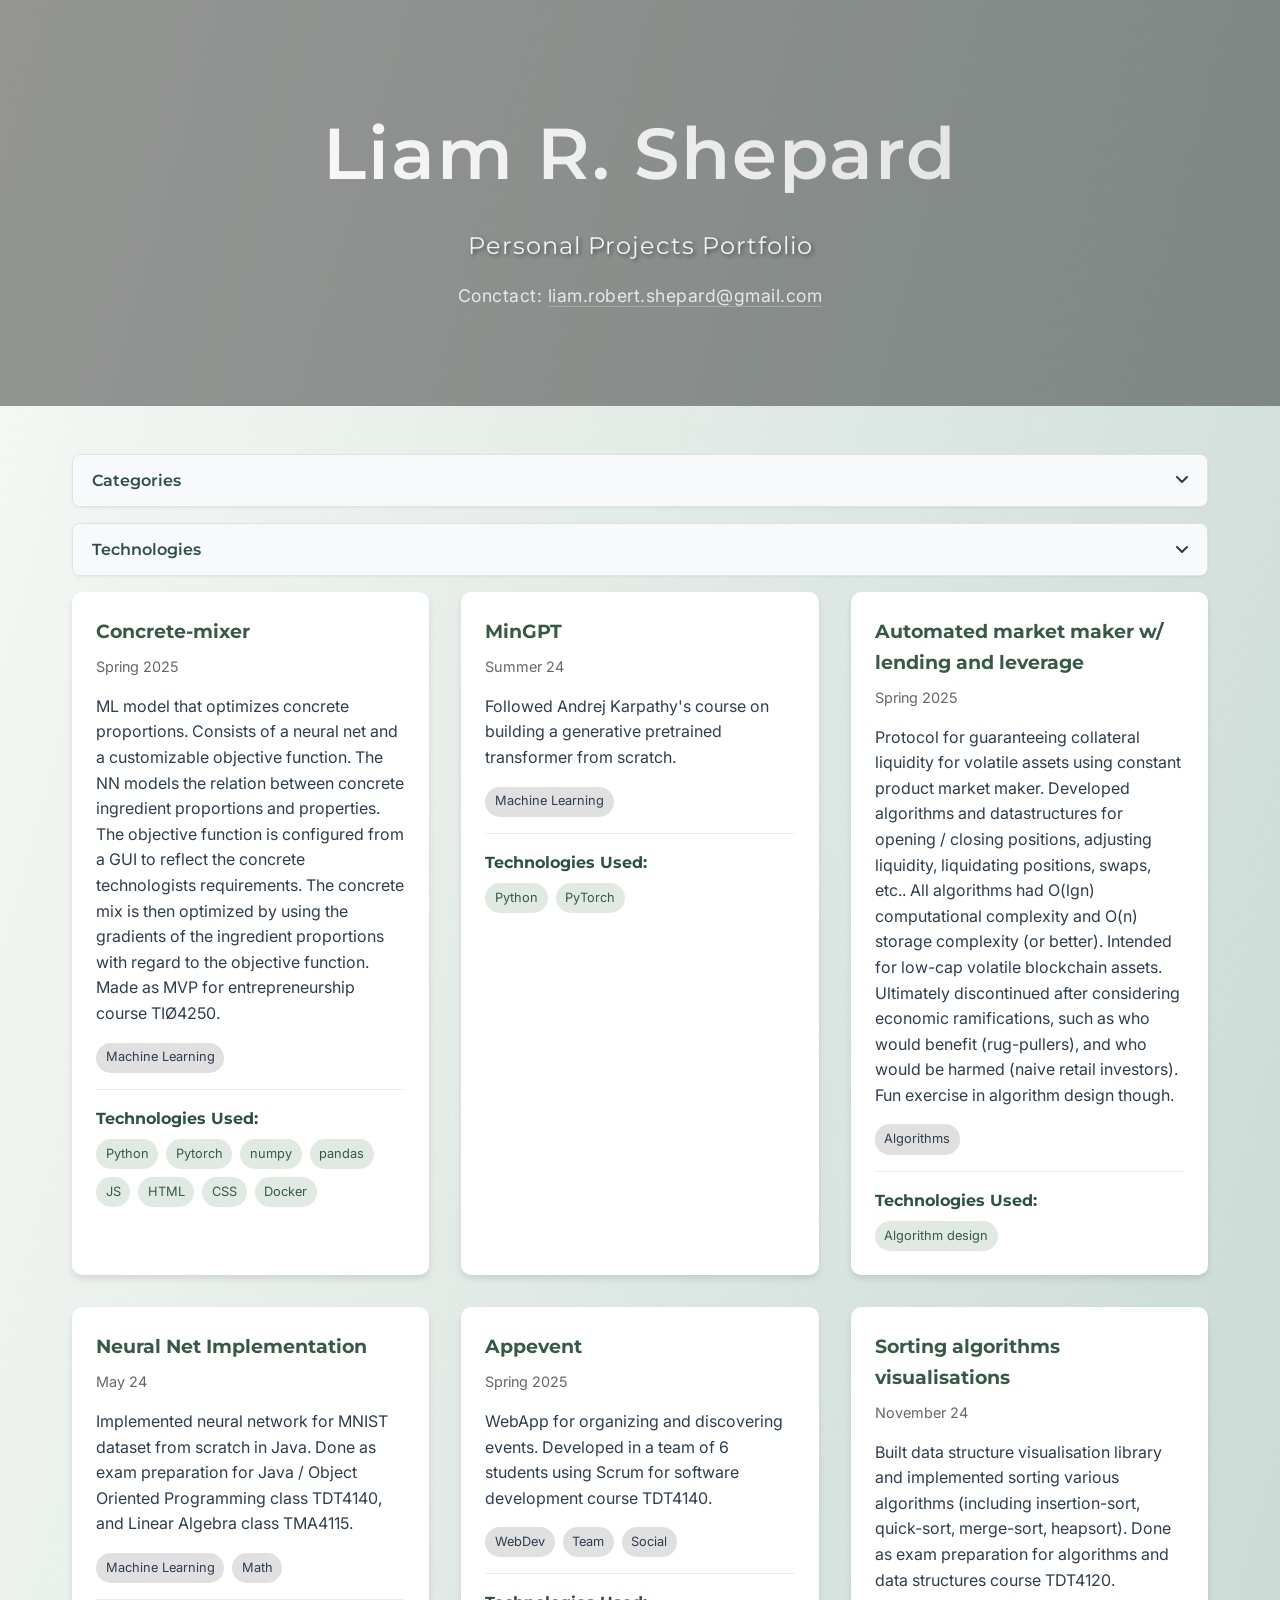
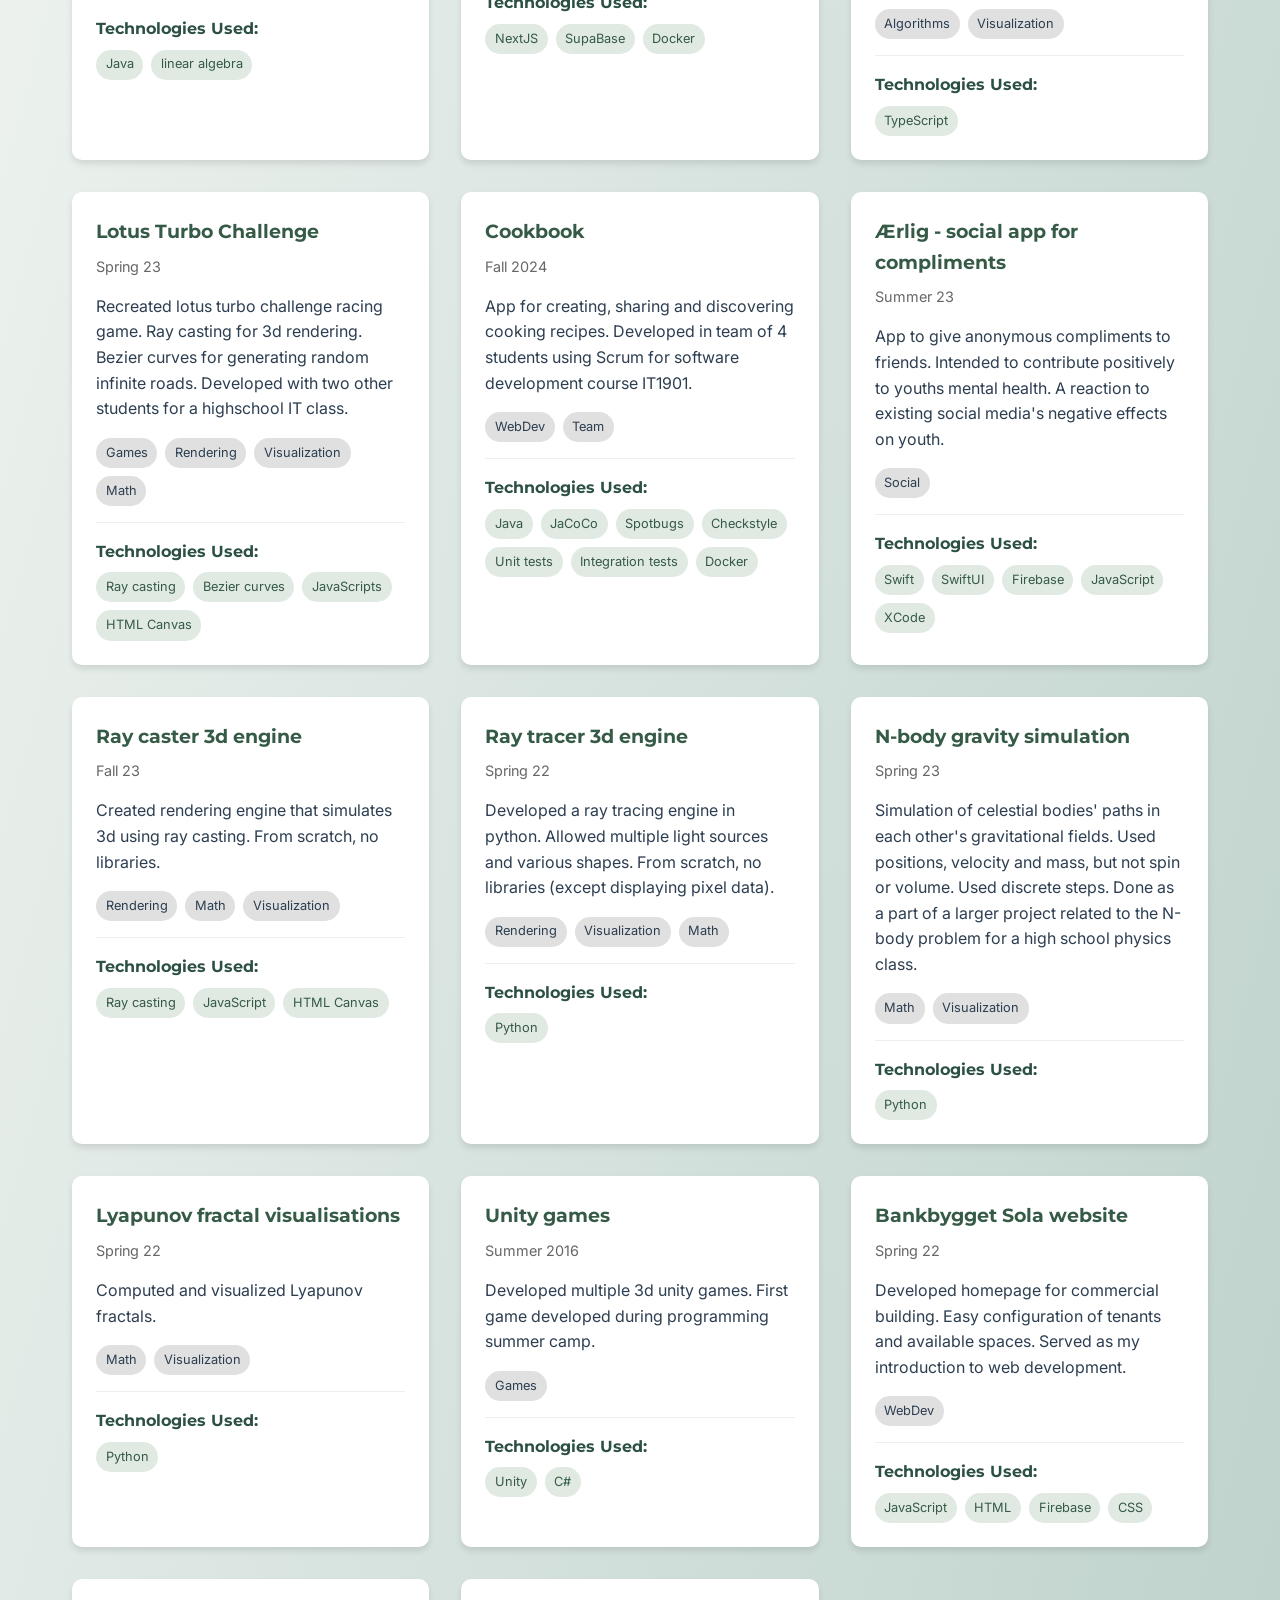
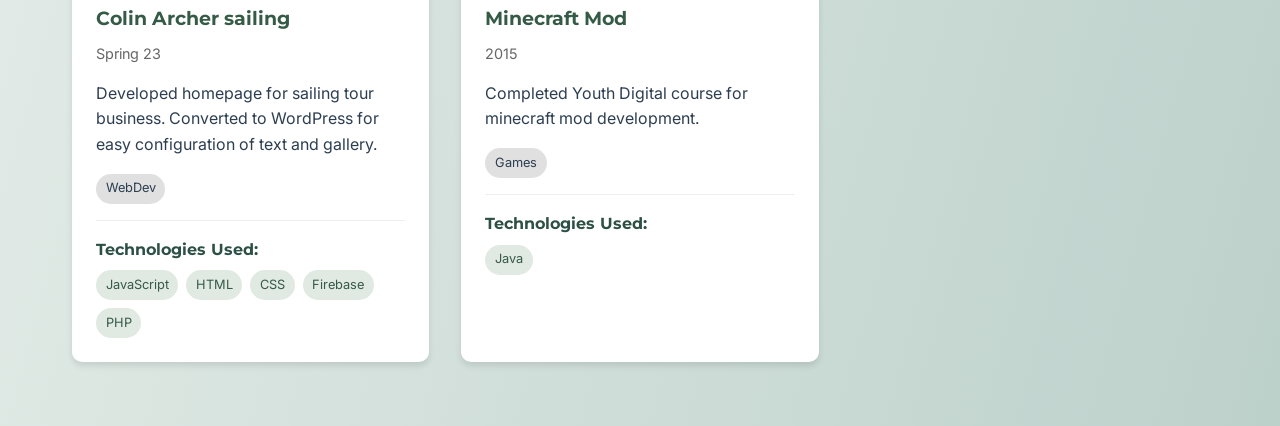
==== index.html @ fdfad95c "styling" ====
<!DOCTYPE html>
<html lang="en">
<head>
    <meta charset="UTF-8">
    <meta name="viewport" content="width=device-width, initial-scale=1.0">
    <title>Liam Shepard - Projects</title>
    <link rel="preconnect" href="https://fonts.googleapis.com">
    <link rel="preconnect" href="https://fonts.gstatic.com" crossorigin>
    <link href="https://fonts.googleapis.com/css2?family=Inter:wght@400;500;600&family=Montserrat:wght@400;500;600&display=swap" rel="stylesheet">
    <style>
        :root {
            --primary-color: #2c5045;
            --secondary-color: #355a46;
            --background-color: #f5f6fa;
            --text-color: #2c3e50;
            --card-background: #ffffff;
            --filter-bg: #f8f9fa;
            --filter-hover: #e9ecef;
            --filter-selected: #e3fdec;
            --filter-selected-text: #19d27f;
            --filter-border: #dee2e6;
            --font-heading: 'Montserrat', sans-serif;
            --font-body: 'Inter', 'Segoe UI', sans-serif;
        }

        * {
            margin: 0;
            padding: 0;
            box-sizing: border-box;
        }

        body {
            font-family: var(--font-body);
            line-height: 1.6;
            color: var(--text-color);
            background: linear-gradient(105deg, #f7f9f6 0%, #bdd1cb 100%);
            min-height: 100vh;
            padding: 0;
            margin: 0;
        }

        .container {
            max-width: 1200px;
            margin: 0 auto;
            padding: 0 2rem;
            margin-bottom: 4rem;
        }

        header {
            text-align: center;
            margin-bottom: 3rem;
            background-image: url('northern_lights.jpg');
            background-size: cover;
            background-position: center;
            padding: 6rem 0;
            position: relative;
            width: 100vw;
            margin: 0;
            display: flex;
            flex-direction: column;
            align-items: center;
            justify-content: center;
        }

        header::before {
            content: '';
            position: absolute;
            top: 0;
            left: 0;
            right: 0;
            bottom: 0;
            background: rgba(0, 0, 0, 0.4);
        }

        header h1, header p {
            position: relative;
            z-index: 1;
            color: #ffffff;
            text-shadow: 2px 2px 4px rgba(0, 0, 0, 0.5);
            max-width: 1200px;
            padding: 0 2rem;
            width: 100%;
        }

        header h1 {
            font-family: var(--font-heading);
            font-size: 4.5rem;
            letter-spacing: 2px;
            font-weight: 600;
            margin-bottom: 1rem;
            background: linear-gradient(45deg, #ffffff 0%, #dcdcdc 100%);
            -webkit-background-clip: text;
            -webkit-text-fill-color: transparent;
            background-clip: text;
            color: transparent;
            text-shadow: none;
            position: relative;
            z-index: 1;
            padding: 0 2rem;
            width: 100%;
            max-width: 1200px;
        }

        header p {
            font-family: var(--font-heading);
            font-size: 1.5rem;
            letter-spacing: 1px;
            opacity: 0.9;
            margin-bottom: 1rem;
        }

        header .contact {
            font-family: var(--font-body);
            font-size: 1.1rem;
            letter-spacing: 0.5px;
            opacity: 0.8;
            position: relative;
            z-index: 1;
            color: #ffffff;
        }

        header .contact a {
            color: #ffffff;
            text-decoration: none;
            border-bottom: 1px solid rgba(255, 255, 255, 0.3);
            transition: border-color 0.2s ease;
        }

        header .contact a:hover {
            border-color: rgba(255, 255, 255, 0.8);
        }

        .filters {
            margin-top: 3rem;
            margin-bottom: 1rem;
        }

        .filter-group {
            background: var(--card-background);
            border-radius: 8px;
            box-shadow: 0 1px 3px rgba(0, 0, 0, 0.05);
            margin-bottom: 1rem;
            border: 1px solid var(--filter-border);
            overflow: hidden;
        }

        .filter-group:last-child {
            margin-bottom: 0;
        }

        .filter-header {
            display: flex;
            align-items: center;
            justify-content: space-between;
            padding: 0.8rem 1.2rem;
            cursor: pointer;
            background: var(--filter-bg);
            transition: background-color 0.2s ease;
        }

        .filter-header:hover {
            background: var(--filter-hover);
        }

        .filter-header h3 {
            font-family: var(--font-heading);
            color: var(--primary-color);
            font-size: 1rem;
            font-weight: 600;
            margin: 0;
        }

        .filter-header .toggle-icon {
            transition: transform 0.3s ease;
        }

        .filter-group.open .toggle-icon {
            transform: rotate(180deg);
        }

        .filter-content {
            padding: 1.2rem;
            display: none;
        }

        .filter-group.open .filter-content {
            display: block;
        }

        .filter-options {
            display: flex;
            flex-wrap: wrap;
            gap: 0.5rem 0.8rem;
        }

        .filter-option {
            position: relative;
            display: inline-flex;
            align-items: center;
            gap: 0.5rem;
            background: var(--filter-bg);
            padding: 0.4rem 0.8rem;
            border-radius: 20px;
            font-size: 0.85rem;
            cursor: pointer;
            border: 1px solid var(--filter-border);
            transition: all 0.2s ease;
            white-space: nowrap;
            max-width: fit-content;
            margin: 0.2rem 0;
        }

        .filter-option:hover {
            background: var(--filter-hover);
            transform: translateY(-1px);
        }

        .filter-option input {
            position: absolute;
            opacity: 0;
            cursor: pointer;
        }

        .filter-option input:checked + span {
            color: var(--filter-selected-text);
            font-weight: 500;
        }

        .filter-option input:checked ~ .filter-option {
            background: var(--filter-selected);
            border-color: var(--filter-selected-text);
        }

        .filter-option span {
            display: inline-flex;
            align-items: center;
            gap: 0.5rem;
        }

        .filter-option input:checked + span::before {
            content: "✓";
            color: var(--filter-selected-text);
            font-weight: bold;
        }

        .projects-grid {
            display: grid;
            grid-template-columns: repeat(auto-fill, minmax(300px, 1fr));
            gap: 2rem;
        }

        .project-card {
            background: var(--card-background);
            border-radius: 10px;
            padding: 1.5rem;
            box-shadow: 0 4px 6px rgba(0, 0, 0, 0.1);
            transition: transform 0.3s ease;
        }

        .project-card:hover {
            transform: translateY(-5px);
        }

        .project-title {
            font-family: var(--font-heading);
            color: var(--secondary-color);
            margin-bottom: 0.5rem;
            font-size: 1.2rem;
        }

        .project-date {
            color: #666;
            font-size: 0.9rem;
            margin-bottom: 1rem;
        }

        .project-description {
            margin-bottom: 1rem;
        }

        .project-tags {
            display: flex;
            flex-wrap: wrap;
            gap: 0.5rem;
            margin-bottom: 1rem;
        }

        .tag {
            background: #e0e0e0;
            padding: 0.3rem 0.6rem;
            border-radius: 15px;
            font-size: 0.8rem;
        }

        .tech-stack {
            margin-top: 1rem;
            padding-top: 1rem;
            border-top: 1px solid #eee;
        }

        .tech-stack h4 {
            font-family: var(--font-heading);
            margin-bottom: 0.5rem;
            color: var(--primary-color);
        }

        .tech-list {
            display: flex;
            flex-wrap: wrap;
            gap: 0.5rem;
        }

        .tech-item {
            background: #e0eae2;
            color: var(--secondary-color);
            padding: 0.3rem 0.6rem;
            border-radius: 15px;
            font-size: 0.8rem;
        }

        @media (max-width: 768px) {
            .projects-grid {
                grid-template-columns: 1fr;
            }
        }
    </style>
</head>
<body>
    <header>
        <h1>Liam R. Shepard</h1>
        <p>Personal Projects Portfolio</p>
        <div class="contact">
            Conctact: <a href="mailto:liam.robert.shepard@gmail.com">liam.robert.shepard@gmail.com</a>
        </div>
    </header>
    
    <div class="container">
        <div class="filters">
            <div class="filter-group">
                <div class="filter-header">
                    <h3>Categories</h3>
                    <svg class="toggle-icon" width="12" height="8" viewBox="0 0 12 8" fill="none" xmlns="http://www.w3.org/2000/svg">
                        <path d="M1 1L6 6L11 1" stroke="currentColor" stroke-width="2" stroke-linecap="round" stroke-linejoin="round"/>
                    </svg>
                </div>
                <div class="filter-content" id="category-filters">
                    <!-- Category filters will be inserted here -->
                </div>
            </div>
            <div class="filter-group">
                <div class="filter-header">
                    <h3>Technologies</h3>
                    <svg class="toggle-icon" width="12" height="8" viewBox="0 0 12 8" fill="none" xmlns="http://www.w3.org/2000/svg">
                        <path d="M1 1L6 6L11 1" stroke="currentColor" stroke-width="2" stroke-linecap="round" stroke-linejoin="round"/>
                    </svg>
                </div>
                <div class="filter-content" id="tech-filters">
                    <!-- Technology filters will be inserted here -->
                </div>
            </div>
        </div>

        <div class="projects-grid" id="projects-grid">
            <!-- Projects will be inserted here by JavaScript -->
        </div>
    </div>

    <script>
        let allProjects = [];
        let selectedTechs = new Set();
        let selectedCategories = new Set();

        function createProjectCard(project) {
            const projectCard = document.createElement('div');
            projectCard.className = 'project-card';
            
            projectCard.innerHTML = `
                <h2 class="project-title">${project.title}</h2>
                <div class="project-date">${project.date}</div>
                <p class="project-description">${project.description}</p>
                <div class="project-tags">
                    ${project.categories.map(category => 
                        `<span class="tag">${category}</span>`
                    ).join('')}
                </div>
                <div class="tech-stack">
                    <h4>Technologies Used:</h4>
                    <div class="tech-list">
                        ${project.used.map(tech => 
                            `<span class="tech-item">${tech}</span>`
                        ).join('')}
                    </div>
                </div>
            `;
            
            return projectCard;
        }

        function updateFilters() {
            const techFilters = document.getElementById('tech-filters');
            const categoryFilters = document.getElementById('category-filters');
            
            // Get unique technologies and categories
            const allTechs = new Set();
            const allCategories = new Set();
            
            allProjects.forEach(project => {
                project.used.forEach(tech => allTechs.add(tech));
                project.categories.forEach(category => allCategories.add(category));
            });

            // Create technology filters
            techFilters.innerHTML = Array.from(allTechs).sort().map(tech => `
                <label class="filter-option">
                    <input type="checkbox" value="${tech}" 
                           ${selectedTechs.has(tech) ? 'checked' : ''}>
                    <span>${tech}</span>
                </label>
            `).join('');

            // Create category filters
            categoryFilters.innerHTML = Array.from(allCategories).sort().map(category => `
                <label class="filter-option">
                    <input type="checkbox" value="${category}"
                           ${selectedCategories.has(category) ? 'checked' : ''}>
                    <span>${category}</span>
                </label>
            `).join('');

            // Add event listeners
            document.querySelectorAll('#tech-filters input').forEach(input => {
                input.addEventListener('change', (e) => {
                    if (e.target.checked) {
                        selectedTechs.add(e.target.value);
                    } else {
                        selectedTechs.delete(e.target.value);
                    }
                    displayProjects();
                });
            });

            document.querySelectorAll('#category-filters input').forEach(input => {
                input.addEventListener('change', (e) => {
                    if (e.target.checked) {
                        selectedCategories.add(e.target.value);
                    } else {
                        selectedCategories.delete(e.target.value);
                    }
                    displayProjects();
                });
            });
        }

        function displayProjects() {
            const projectsGrid = document.getElementById('projects-grid');
            projectsGrid.innerHTML = '';

            const filteredProjects = allProjects.filter(project => {
                // If no filters are selected, show all projects
                if (selectedTechs.size === 0 && selectedCategories.size === 0) {
                    return true;
                }

                // Check if project matches selected technologies
                const matchesTech = selectedTechs.size === 0 || 
                    project.used.some(tech => selectedTechs.has(tech));

                // Check if project matches selected categories
                const matchesCategory = selectedCategories.size === 0 || 
                    project.categories.some(category => selectedCategories.has(category));

                return matchesTech && matchesCategory;
            });

            filteredProjects.forEach(project => {
                projectsGrid.appendChild(createProjectCard(project));
            });
        }

        // Add toggle functionality
        document.querySelectorAll('.filter-header').forEach(header => {
            header.addEventListener('click', () => {
                const group = header.parentElement;
                group.classList.toggle('open');
            });
        });

        fetch('projects.json')
            .then(response => response.json())
            .then(data => {
                allProjects = data.projects.sort((a, b) => b.priority - a.priority);
                updateFilters();
                displayProjects();
            })
            .catch(error => console.error('Error loading projects:', error));
    </script>
</body>
</html>
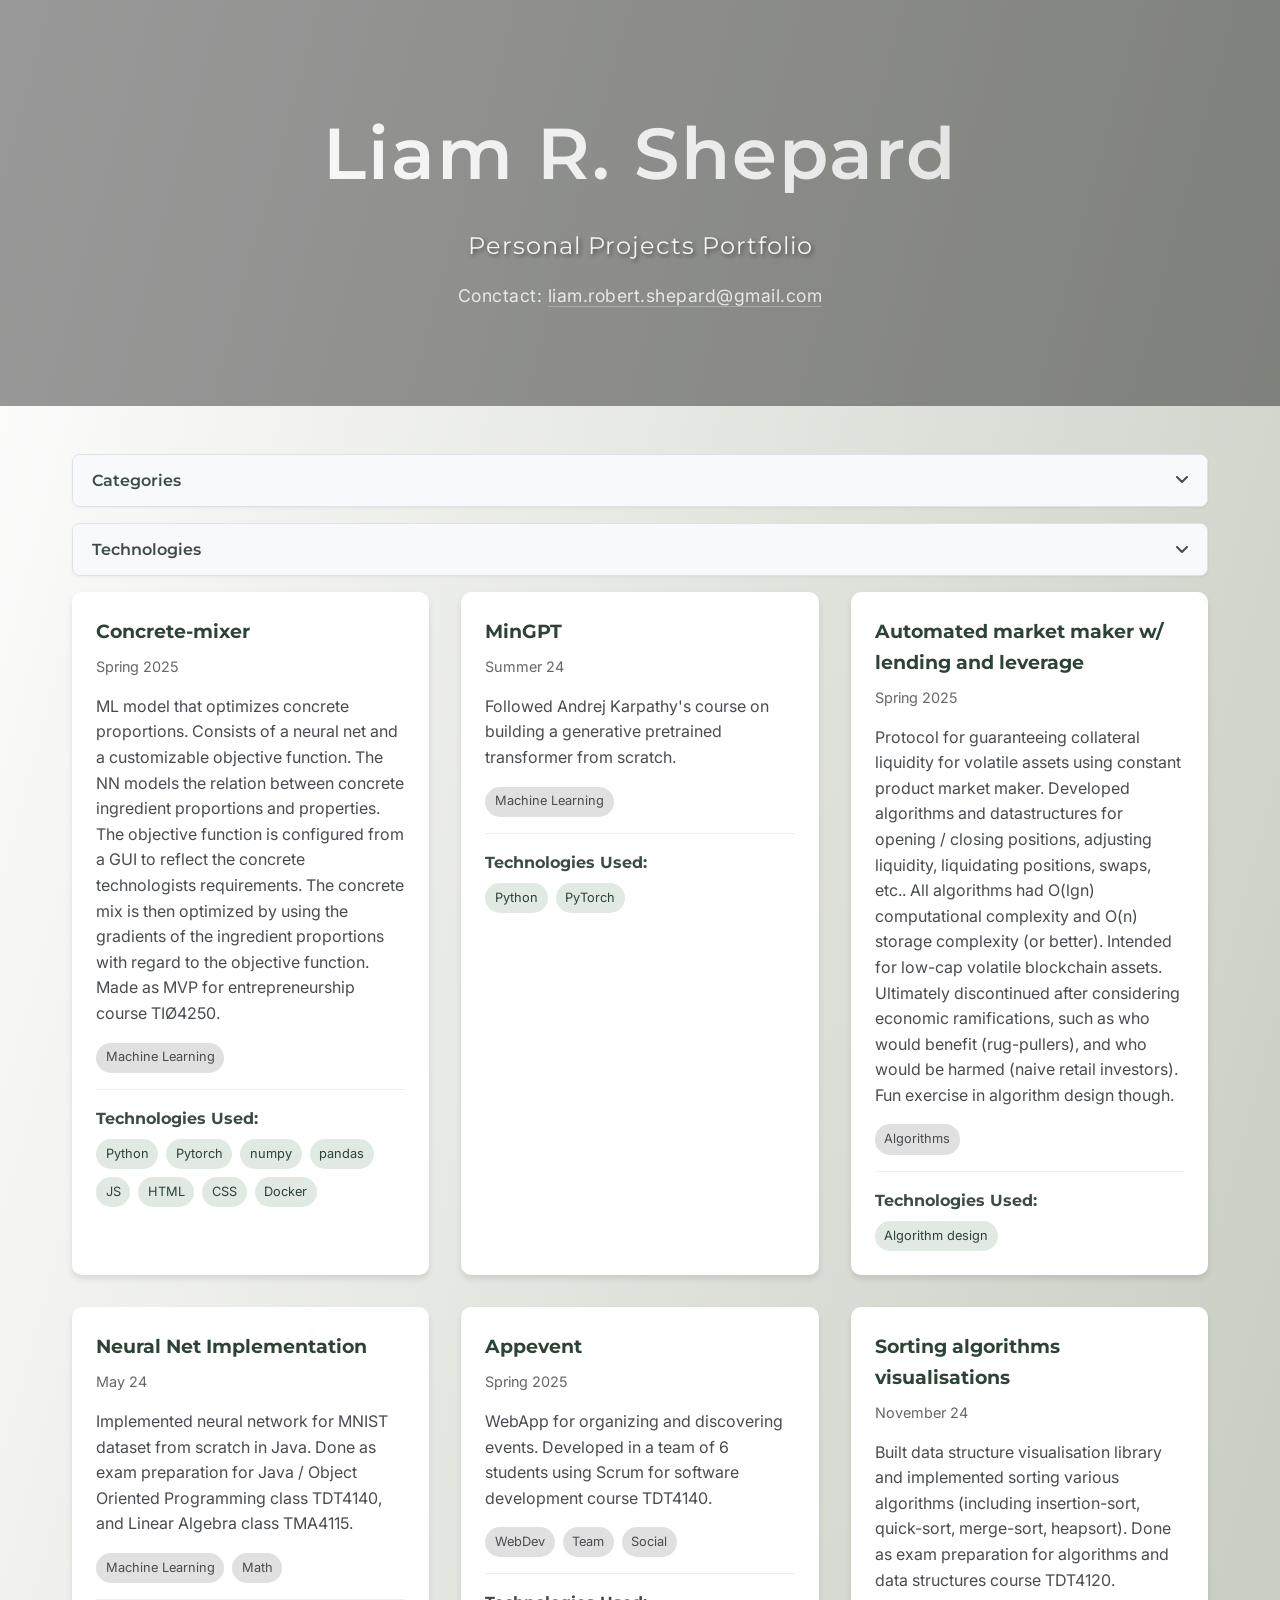
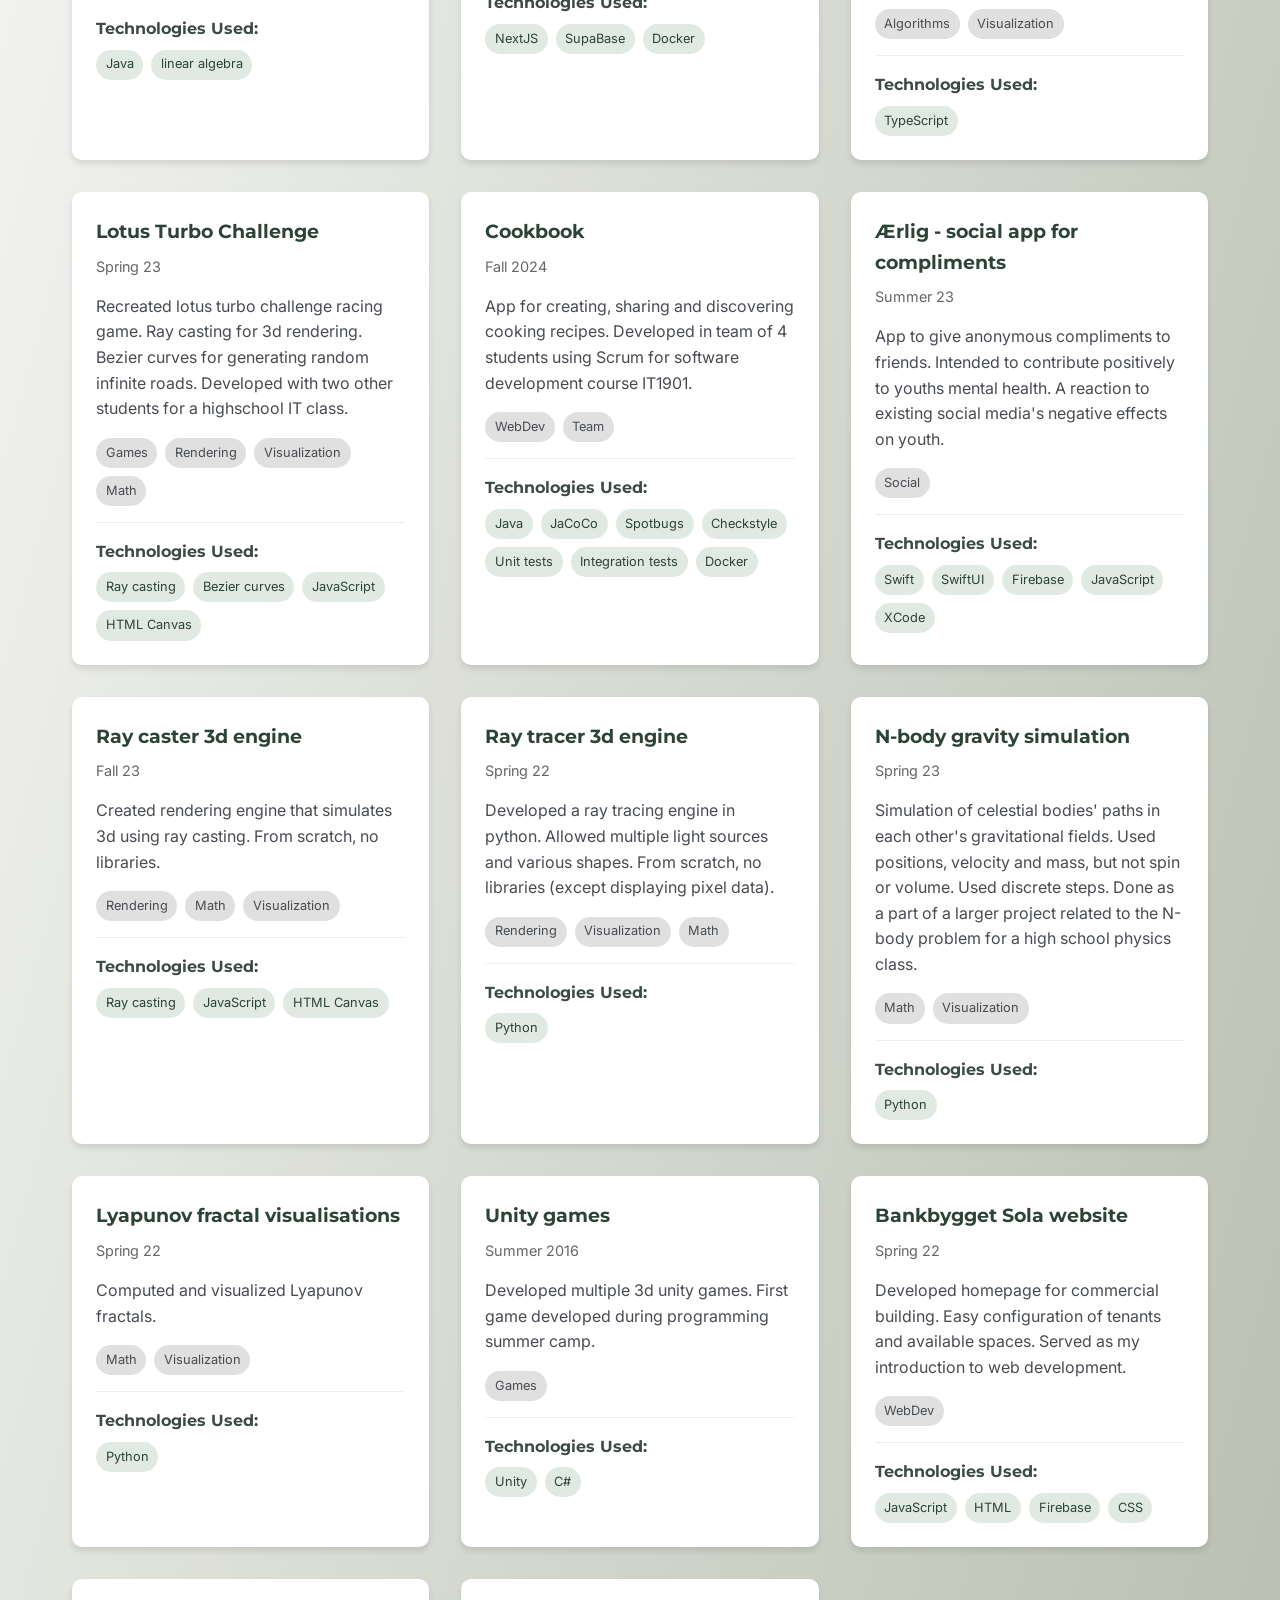
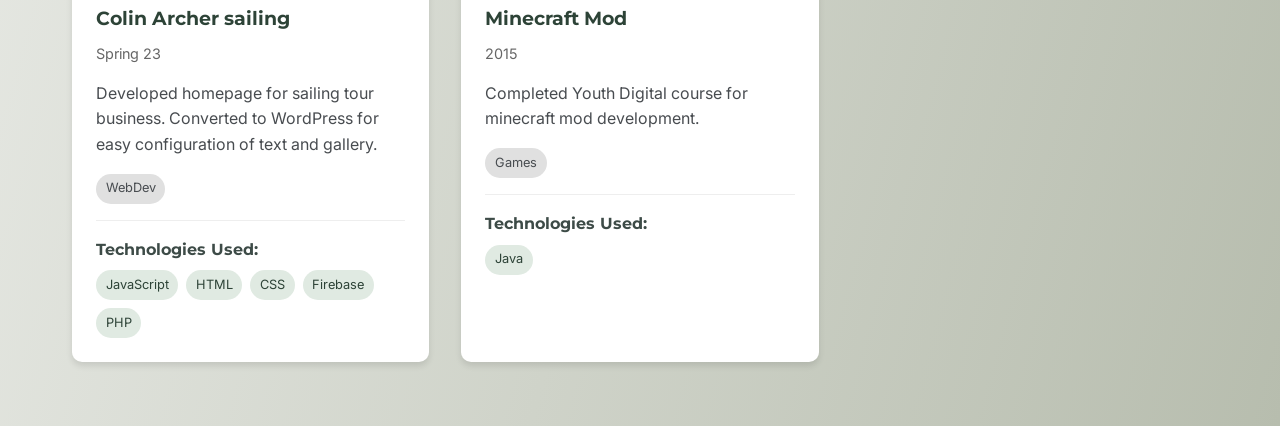
==== commit 31e5f349: "colors" ====
--- a/index.html
+++ b/index.html
@@ -9,10 +9,10 @@
     <link href="https://fonts.googleapis.com/css2?family=Inter:wght@400;500;600&family=Montserrat:wght@400;500;600&display=swap" rel="stylesheet">
     <style>
         :root {
-            --primary-color: #2c5045;
-            --secondary-color: #355a46;
+            --primary-color: #3d4b47;
+            --secondary-color: #2d4337;
             --background-color: #f5f6fa;
-            --text-color: #2c3e50;
+            --text-color: #484c50;
             --card-background: #ffffff;
             --filter-bg: #f8f9fa;
             --filter-hover: #e9ecef;
@@ -33,7 +33,7 @@
             font-family: var(--font-body);
             line-height: 1.6;
             color: var(--text-color);
-            background: linear-gradient(105deg, #f7f9f6 0%, #bdd1cb 100%);
+            background: linear-gradient(105deg, #ffffff 0%, #b7bdae 100%);
             min-height: 100vh;
             padding: 0;
             margin: 0;
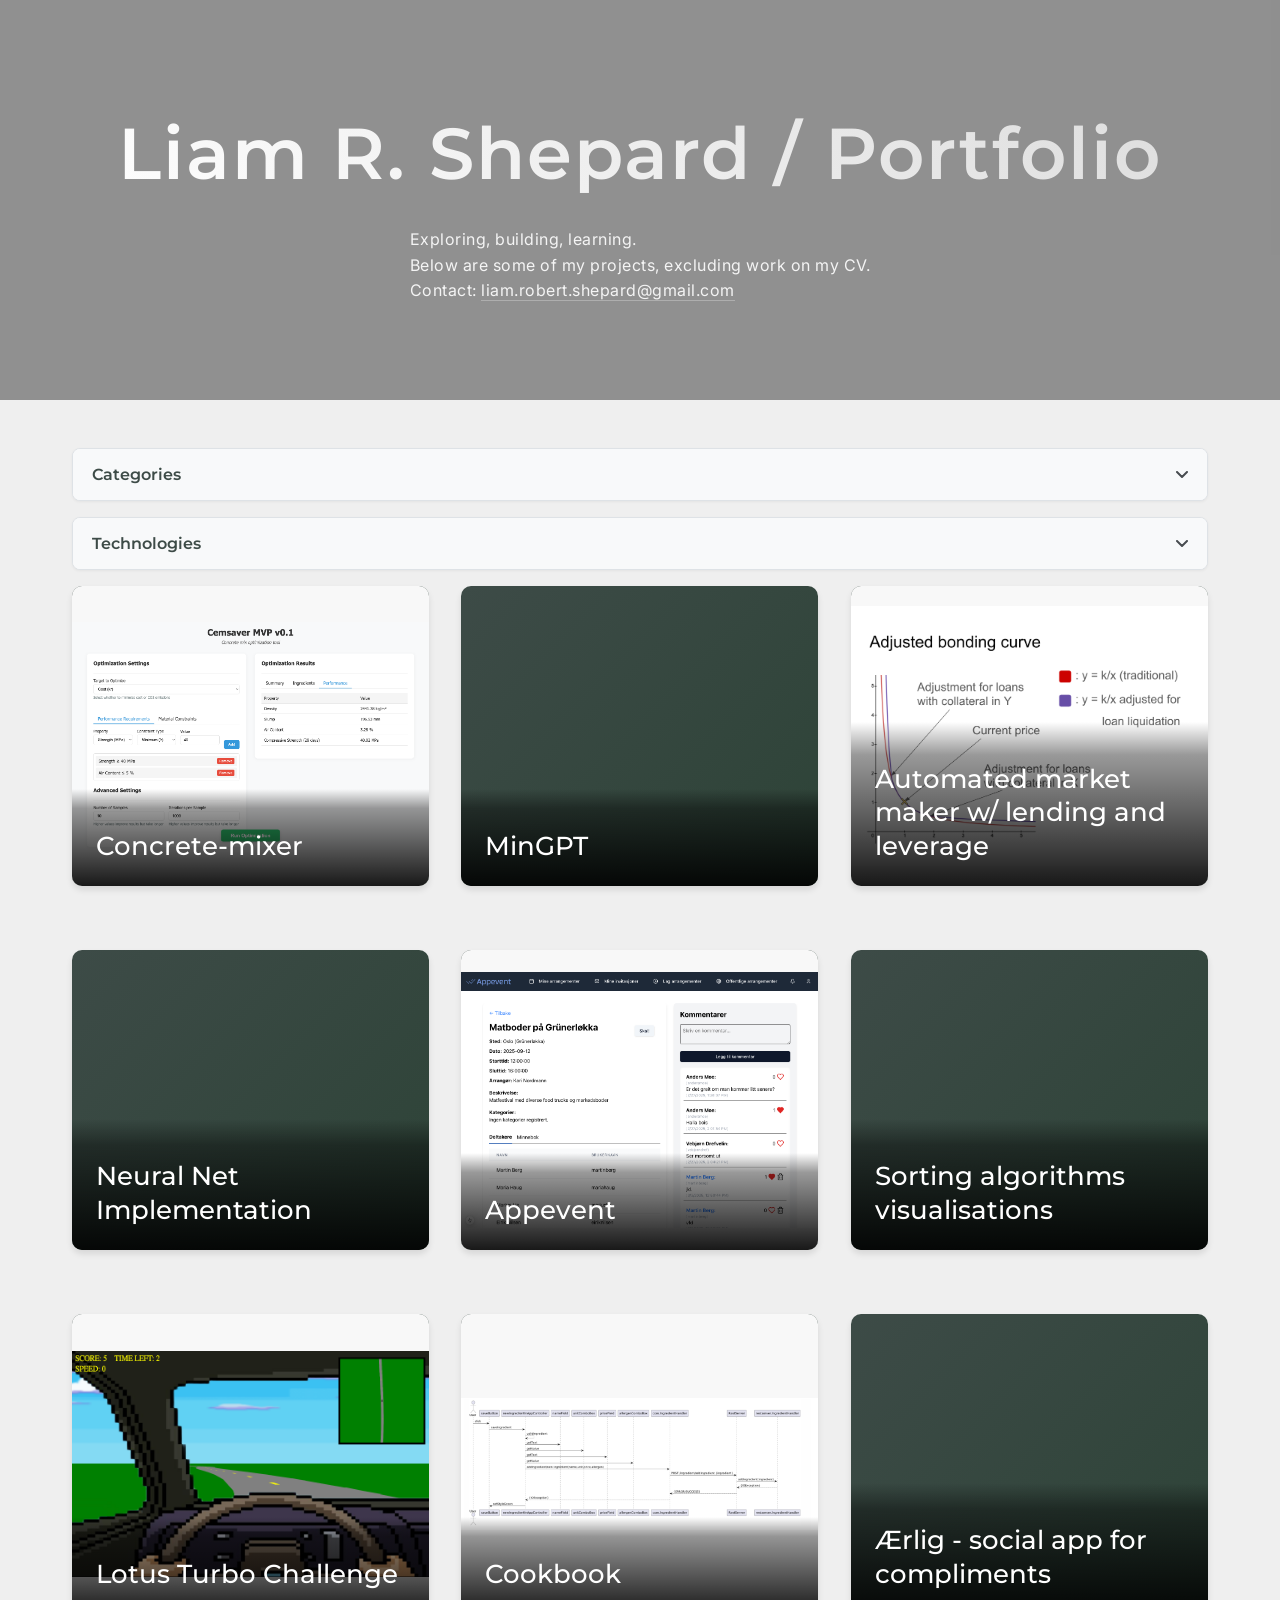
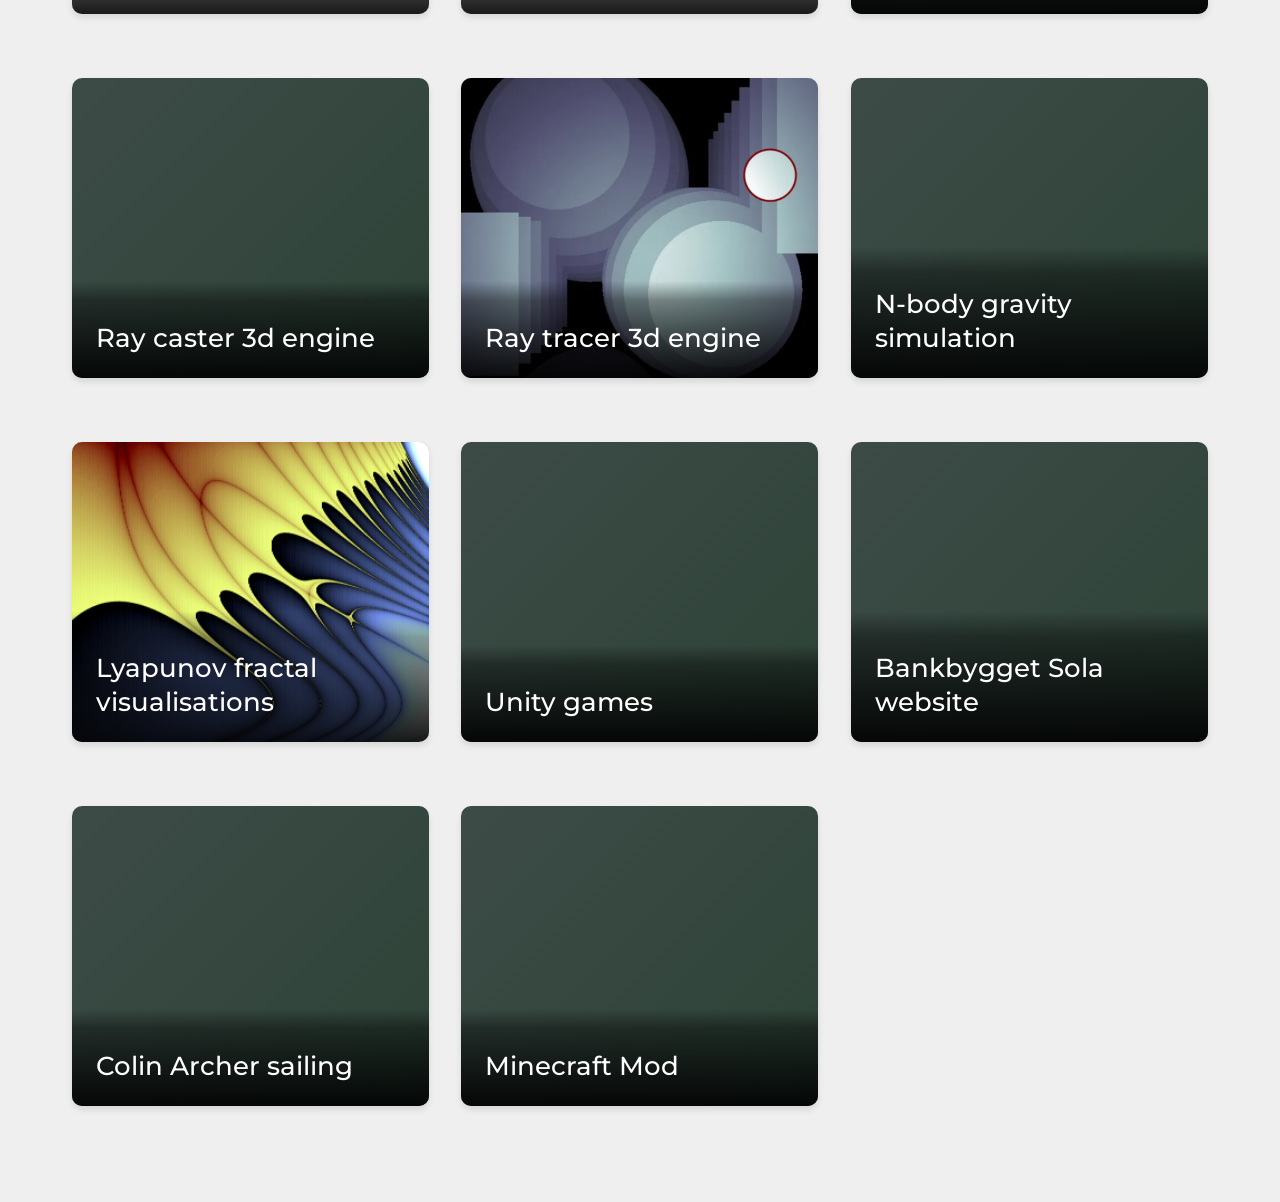
==== commit 1c5ab481: "FEAT: foldable cards" ====
--- a/index.html
+++ b/index.html
@@ -33,7 +33,9 @@
             font-family: var(--font-body);
             line-height: 1.6;
             color: var(--text-color);
-            background: linear-gradient(105deg, #ffffff 0%, #b7bdae 100%);
+            /* background: linear-gradient(105deg, #ffffff 0%, #b7bdae 100%); */
+            /* background: linear-gradient(105deg, #1ec672 0%, #000446 100%); */
+            background: #efefef;
             min-height: 100vh;
             padding: 0;
             margin: 0;
@@ -49,7 +51,7 @@
         header {
             text-align: center;
             margin-bottom: 3rem;
-            background-image: url('northern_lights.jpg');
+            background-image: url('media/northern_lights.jpg');
             background-size: cover;
             background-position: center;
             padding: 6rem 0;
@@ -109,25 +111,29 @@
             margin-bottom: 1rem;
         }
 
-        header .contact {
+        .about {
             font-family: var(--font-body);
-            font-size: 1.1rem;
+            font-size: 1rem;
             letter-spacing: 0.5px;
-            opacity: 0.8;
-            position: relative;
+            opacity: 0.9;
             z-index: 1;
             color: #ffffff;
-        }
-
-        header .contact a {
+            position: relative;
+            max-width: 600px;
+            text-align: left;
+            line-height: 1.6;
+        }
+
+        .about a {
             color: #ffffff;
             text-decoration: none;
             border-bottom: 1px solid rgba(255, 255, 255, 0.3);
-            transition: border-color 0.2s ease;
-        }
-
-        header .contact a:hover {
+            transition: all 0.2s ease;
+        }
+
+        .contact a:hover {
             border-color: rgba(255, 255, 255, 0.8);
+            opacity: 1;
         }
 
         .filters {
@@ -247,18 +253,188 @@
             display: grid;
             grid-template-columns: repeat(auto-fill, minmax(300px, 1fr));
             gap: 2rem;
+            transition: grid-template-columns 0.3s ease;
+            position: relative;
+            grid-auto-flow: row;
         }
 
         .project-card {
             background: var(--card-background);
             border-radius: 10px;
-            padding: 1.5rem;
+            overflow: hidden;
             box-shadow: 0 4px 6px rgba(0, 0, 0, 0.1);
-            transition: transform 0.3s ease;
+            transition: transform 0.2s ease;
+            cursor: pointer;
+            display: flex;
+            flex-direction: column;
+            grid-column: auto / span 1;
+            transform-origin: top center;
+            margin-bottom: 2rem;
+            will-change: transform, grid-column;
         }
 
         .project-card:hover {
             transform: translateY(-5px);
+        }
+
+        .project-card.expanded {
+            cursor: default;
+            grid-column: 1 / -1;
+            margin: 0 -2rem;
+            width: calc(100% + 4rem);
+            border-radius: 10px;
+            transform: scale(1.02);
+            z-index: 1;
+            position: relative;
+            margin-bottom: 2rem;
+        }
+
+        .project-card.expanded .project-images {
+            border-radius: 10px 10px 0 0;
+            overflow: hidden;
+        }
+
+        .project-card.expanded .project-content {
+            border-radius: 0 0 10px 10px;
+            overflow: hidden;
+        }
+
+        /* Push all cards after the expanded card down */
+        .project-card.expanded ~ .project-card {
+            margin-top: 2rem;
+        }
+
+        /* Hide all cards in the same row */
+        .project-card.expanded {
+            grid-row: auto;
+        }
+
+        .project-card.expanded ~ .project-card {
+            grid-row: auto;
+            margin-top: 2rem;
+        }
+
+        .project-card.expanded:hover {
+            transform: scale(1.02);
+        }
+
+        .project-card:not(.expanded) .project-content {
+            max-height: 0;
+            opacity: 0;
+            padding: 0;
+        }
+
+        .project-card.expanded .project-content {
+            padding: 2rem;
+            max-height: 2000px;
+            opacity: 1;
+            transition: opacity 0.2s ease;
+        }
+
+        .project-card.expanded .project-images {
+            height: 400px;
+            transition: height 0.2s ease;
+        }
+
+        .project-card.expanded .project-thumbnail {
+            height: 400px;
+            transition: height 0.2s ease;
+        }
+
+        .project-images {
+            padding: 0;
+            background: #f8f8f8;
+            display: flex;
+            gap: 0;
+            flex-wrap: wrap;
+            height: 300px;
+            overflow: hidden;
+            width: 100%;
+            align-items: center;
+            justify-content: center;
+        }
+
+        .project-preview.no-image .project-images {
+            display: none;
+        }
+
+        .project-preview {
+            position: relative;
+            min-height: 300px;
+            background: linear-gradient(135deg, var(--primary-color), var(--secondary-color));
+            display: flex;
+            align-items: flex-end;
+            justify-content: center;
+        }
+
+        .project-preview.no-image {
+            min-height: 300px;
+        }
+
+        .project-preview-title {
+            position: absolute;
+            bottom: 0;
+            left: 0;
+            right: 0;
+            padding: 2.5rem 1.5rem 1.5rem;
+            background: linear-gradient(to top, rgba(0,0,0,0.9), rgba(0,0,0,0.4) 80%, rgba(0,0,0,0));
+            color: white;
+            font-family: var(--font-heading);
+            font-size: 1.6rem;
+            line-height: 1.3;
+            font-weight: 500;
+            z-index: 2;
+            pointer-events: none;
+            transition: opacity 0.2s ease;
+        }
+
+        .project-preview.no-image .project-preview-title {
+            position: absolute;
+            background: linear-gradient(to top, rgba(0,0,0,0.9), rgba(0,0,0,0.4) 80%, rgba(0,0,0,0));
+            padding: 2.5rem 1.5rem 1.5rem;
+            text-align: left;
+            font-size: 1.6rem;
+            font-weight: 500;
+        }
+
+        .project-images.single-image .project-thumbnail {
+            width: 100%;
+            /* height: 100%; */
+            border-radius: 0;
+            margin: 0;
+            object-fit: contain;
+            object-position: center;
+        }
+
+        .project-images.two-images .project-thumbnail {
+            width: 50%;
+            height: 100%;
+            border-radius: 0;
+            margin: 0;
+            object-fit: contain;
+            object-position: center;
+        }
+
+        .project-images.three-images .project-thumbnail {
+            width: calc(100% / 3);
+            height: 100%;
+            border-radius: 0;
+            margin: 0;
+            object-fit: contain;
+            object-position: center;
+        }
+
+        .project-thumbnail {
+            object-fit: contain;
+            object-position: center;
+            transition: transform 0.2s ease;
+            box-shadow: none;
+            z-index: 1;
+        }
+
+        .project-thumbnail:hover {
+            transform: scale(1.02);
+            cursor: pointer;
         }
 
         .project-title {
@@ -275,14 +451,14 @@
         }
 
         .project-description {
-            margin-bottom: 1rem;
+            margin-bottom: 1.5rem;
         }
 
         .project-tags {
             display: flex;
             flex-wrap: wrap;
             gap: 0.5rem;
-            margin-bottom: 1rem;
+            margin-bottom: 1.5rem;
         }
 
         .tag {
@@ -293,8 +469,8 @@
         }
 
         .tech-stack {
-            margin-top: 1rem;
-            padding-top: 1rem;
+            margin-top: 1.5rem;
+            padding-top: 1.5rem;
             border-top: 1px solid #eee;
         }
 
@@ -324,13 +500,25 @@
             }
         }
     </style>
+    <!-- Google tag (gtag.js) -->
+    <script async src="https://www.googletagmanager.com/gtag/js?id=G-J6VTXZQ7E6"></script>
+    <script>
+        window.dataLayer = window.dataLayer || [];
+        function gtag(){dataLayer.push(arguments);}
+        gtag('js', new Date());
+
+        gtag('config', 'G-J6VTXZQ7E6');
+    </script>
 </head>
 <body>
     <header>
-        <h1>Liam R. Shepard</h1>
-        <p>Personal Projects Portfolio</p>
-        <div class="contact">
-            Conctact: <a href="mailto:liam.robert.shepard@gmail.com">liam.robert.shepard@gmail.com</a>
+        <h1>Liam R. Shepard / Portfolio</h1>
+        <div class="about">
+            Exploring, building, learning.
+            <br>
+            Below are some of my projects, excluding work on my CV.
+            <br>
+            Contact: <a href="mailto:liam.robert.shepard@gmail.com">liam.robert.shepard@gmail.com</a>
         </div>
     </header>
     
@@ -374,26 +562,124 @@
             const projectCard = document.createElement('div');
             projectCard.className = 'project-card';
             
+            let imagesHtml = '';
+            const hasImages = project.media_folder && project.images && project.images.length > 0;
+            
+            if (hasImages) {
+                const mediaFolder = project.media_folder.replace(/^\//, '');
+                imagesHtml = `
+                    <div class="project-images">
+                        ${project.images.map(img => `
+                            <img src="${mediaFolder}/${img}" 
+                                 alt="${project.title}" 
+                                 class="project-thumbnail"
+                                 onerror="this.remove(); updateImageContainer(this.parentElement);"
+                                 onload="updateImageContainer(this.parentElement)"
+                                 loading="lazy">
+                        `).join('')}
+                    </div>
+                `;
+            }
+            
             projectCard.innerHTML = `
-                <h2 class="project-title">${project.title}</h2>
-                <div class="project-date">${project.date}</div>
-                <p class="project-description">${project.description}</p>
-                <div class="project-tags">
-                    ${project.categories.map(category => 
-                        `<span class="tag">${category}</span>`
-                    ).join('')}
+                <div class="project-preview ${hasImages ? '' : 'no-image'}">
+                    ${imagesHtml}
+                    <div class="project-preview-title">${project.title}</div>
                 </div>
-                <div class="tech-stack">
-                    <h4>Technologies Used:</h4>
-                    <div class="tech-list">
-                        ${project.used.map(tech => 
-                            `<span class="tech-item">${tech}</span>`
+                <div class="project-content">
+                    <h2 class="project-title">${project.title}</h2>
+                    <div class="project-date">${project.date}</div>
+                    <p class="project-description">${project.description}</p>
+                    <div class="project-tags">
+                        ${project.categories.map(category => 
+                            `<span class="tag">${category}</span>`
                         ).join('')}
+                    </div>
+                    <div class="tech-stack">
+                        <h4>Technologies Used:</h4>
+                        <div class="tech-list">
+                            ${project.used.map(tech => 
+                                `<span class="tech-item">${tech}</span>`
+                            ).join('')}
+                        </div>
                     </div>
                 </div>
             `;
-            
+
+            // Add click handler for expanding/collapsing
+            projectCard.addEventListener('click', (e) => {
+                // Don't collapse if clicking inside the expanded content
+                if (projectCard.classList.contains('expanded') && 
+                    e.target.closest('.project-content')) {
+                    return;
+                }
+
+                const wasExpanded = projectCard.classList.contains('expanded');
+                const projectsGrid = document.getElementById('projects-grid');
+                const allCards = Array.from(projectsGrid.children);
+                const cardIndex = allCards.indexOf(projectCard);
+
+                // Remove expanded class from all cards
+                allCards.forEach(card => card.classList.remove('expanded'));
+
+                if (!wasExpanded) {
+                    // Calculate the row of the clicked card
+                    const gridStyle = window.getComputedStyle(projectsGrid);
+                    const gridColumnCount = gridStyle.getPropertyValue('grid-template-columns').split(' ').length;
+                    const cardRow = Math.floor(cardIndex / gridColumnCount);
+                    
+                    // Find all cards in the same row
+                    const cardsInRow = allCards.filter((card, index) => 
+                        Math.floor(index / gridColumnCount) === cardRow
+                    );
+
+                    // Expand the clicked card
+                    projectCard.classList.add('expanded');
+
+                    // Move all cards in the same row below the expanded card
+                    requestAnimationFrame(() => {
+                        cardsInRow.forEach(card => {
+                            if (card !== projectCard) {
+                                card.style.order = '1';
+                            }
+                        });
+                        projectCard.style.order = '0';
+                    });
+                } else {
+                    // Reset all card orders when collapsing
+                    requestAnimationFrame(() => {
+                        allCards.forEach(card => {
+                            card.style.order = '';
+                        });
+                    });
+                }
+            });
+
             return projectCard;
+        }
+
+        function updateImageContainer(container) {
+            if (!container) return;
+            
+            const visibleImages = container.querySelectorAll('img:not([style*="display: none"])');
+            const count = visibleImages.length;
+            
+            // Remove all existing count-based classes
+            container.classList.remove('single-image', 'two-images', 'three-images');
+            
+            // If no images are visible, hide the container
+            if (count === 0) {
+                container.style.display = 'none';
+                return;
+            }
+            
+            // Add appropriate class based on number of visible images
+            if (count === 1) container.classList.add('single-image');
+            else if (count === 2) container.classList.add('two-images');
+            else if (count === 3) container.classList.add('three-images');
+            
+            // Make container visible
+            container.style.display = 'flex';
         }
 
         function updateFilters() {
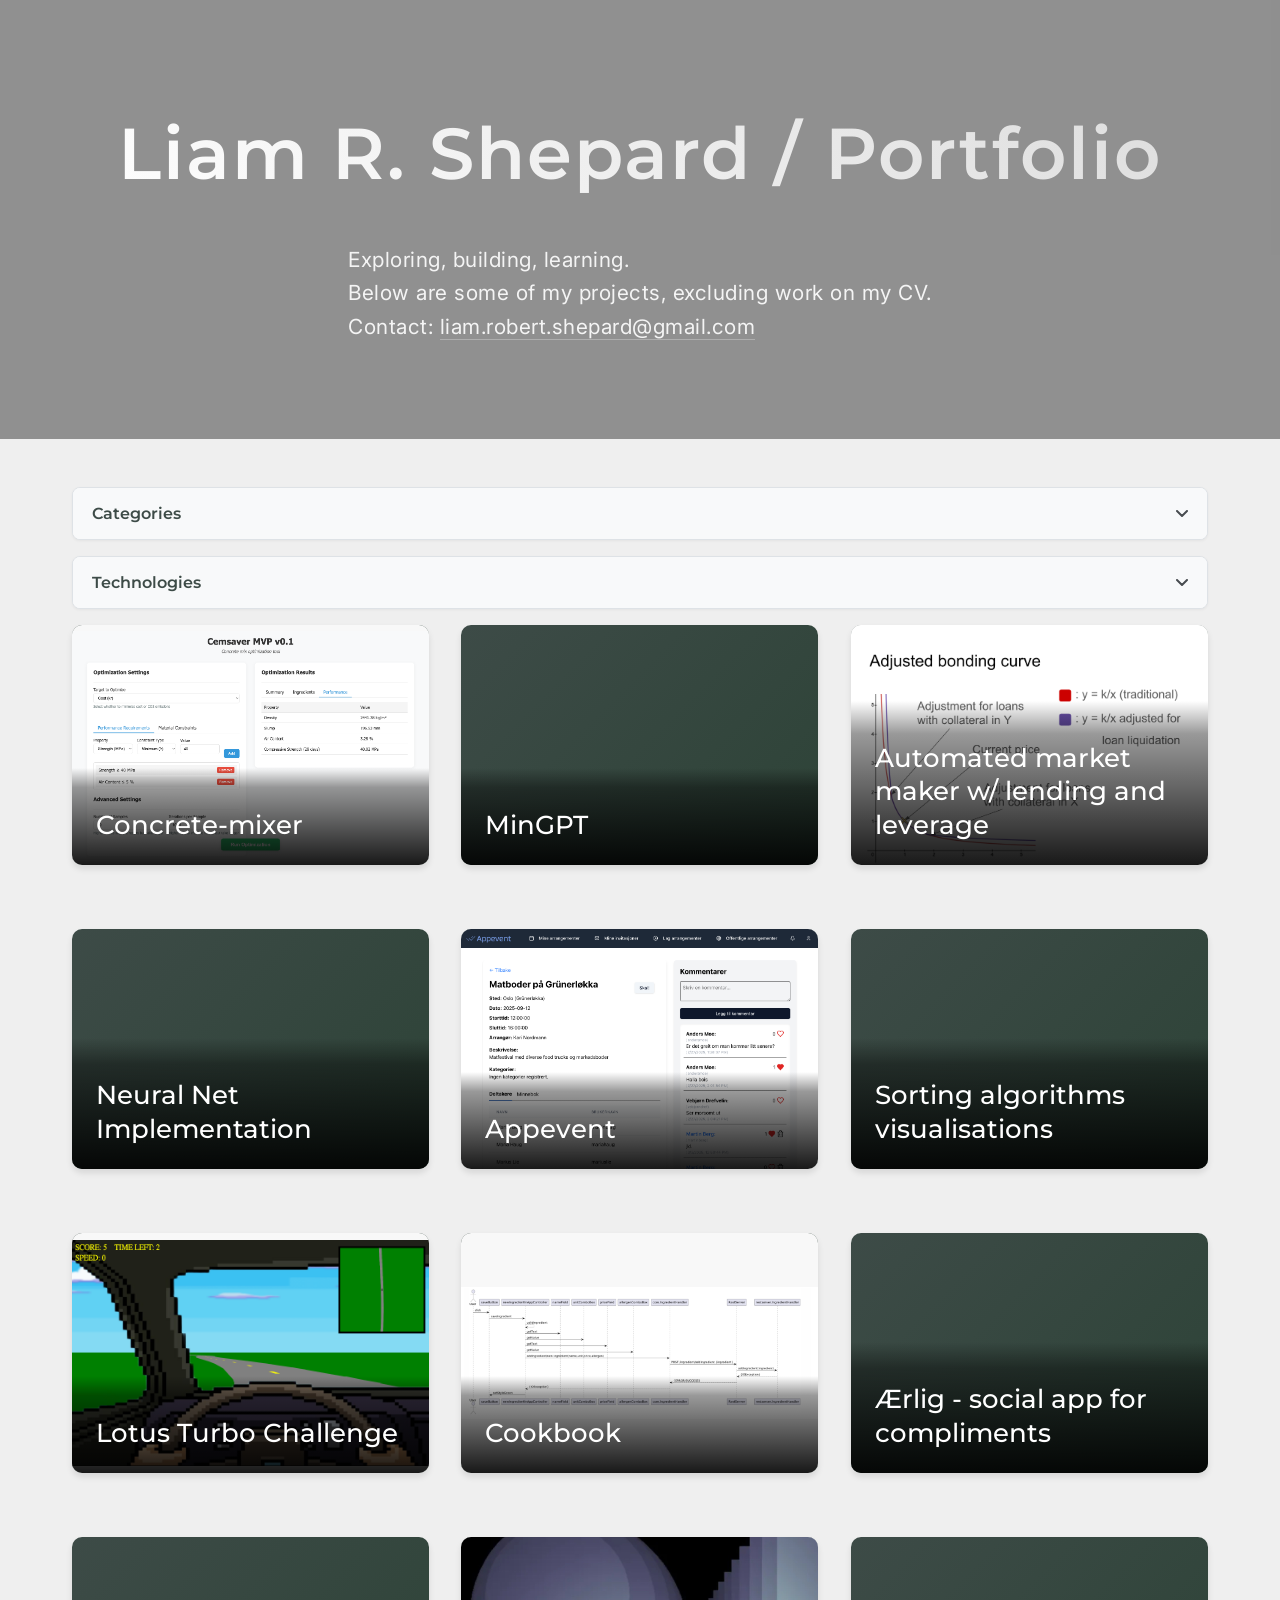
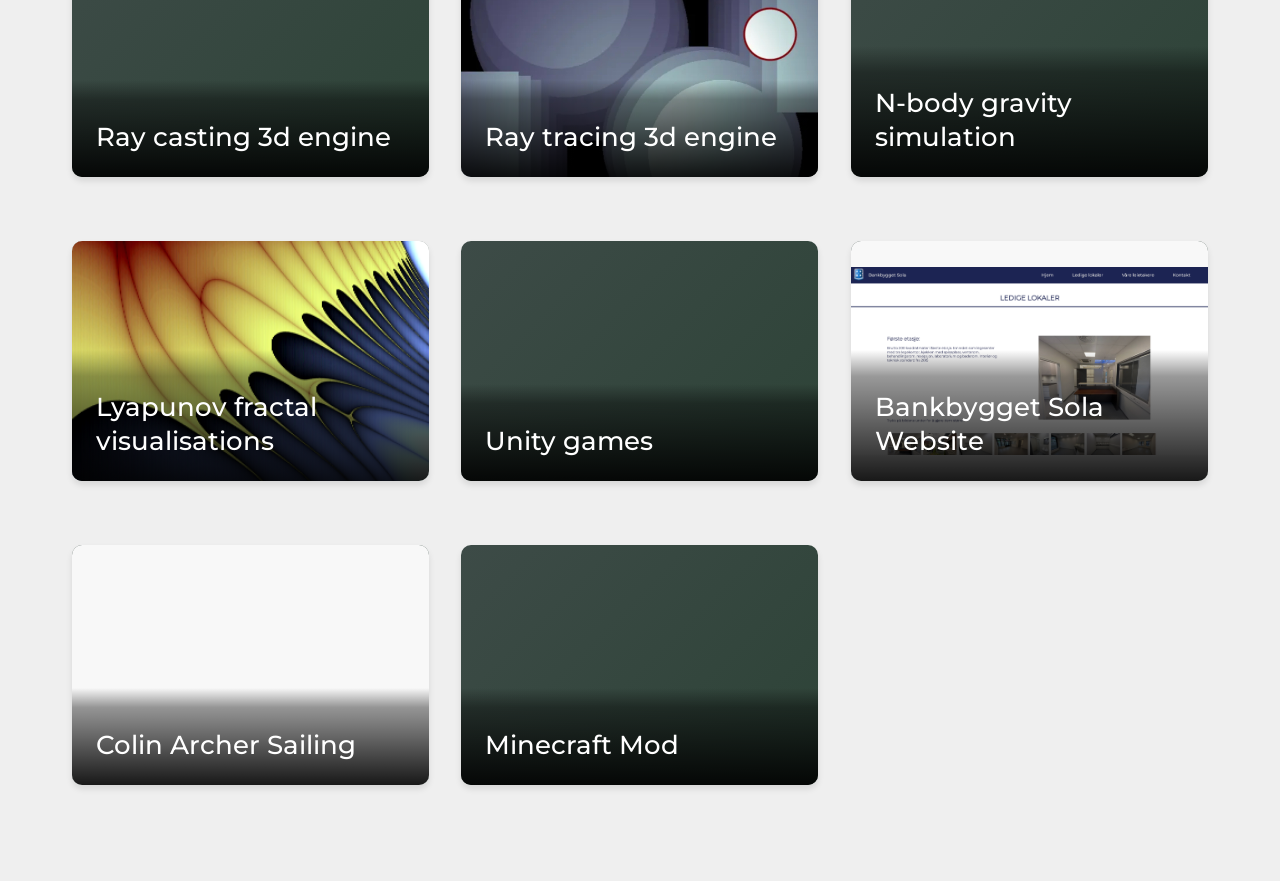
==== commit a28105a5: "Project fixes + minor styling" ====
--- a/index.html
+++ b/index.html
@@ -89,7 +89,7 @@
             font-size: 4.5rem;
             letter-spacing: 2px;
             font-weight: 600;
-            margin-bottom: 1rem;
+            margin-bottom: 2rem;
             background: linear-gradient(45deg, #ffffff 0%, #dcdcdc 100%);
             -webkit-background-clip: text;
             -webkit-text-fill-color: transparent;
@@ -113,13 +113,13 @@
 
         .about {
             font-family: var(--font-body);
-            font-size: 1rem;
+            font-size: 1.3rem;
             letter-spacing: 0.5px;
             opacity: 0.9;
             z-index: 1;
             color: #ffffff;
             position: relative;
-            max-width: 600px;
+            max-width: 700px;
             text-align: left;
             line-height: 1.6;
         }
@@ -332,12 +332,12 @@
         }
 
         .project-card.expanded .project-images {
-            height: 400px;
+            height: 320px;
             transition: height 0.2s ease;
         }
 
         .project-card.expanded .project-thumbnail {
-            height: 400px;
+            height: 320px;
             transition: height 0.2s ease;
         }
 
@@ -347,7 +347,7 @@
             display: flex;
             gap: 0;
             flex-wrap: wrap;
-            height: 300px;
+            height: 240px;
             overflow: hidden;
             width: 100%;
             align-items: center;
@@ -360,7 +360,7 @@
 
         .project-preview {
             position: relative;
-            min-height: 300px;
+            min-height: 240px;
             background: linear-gradient(135deg, var(--primary-color), var(--secondary-color));
             display: flex;
             align-items: flex-end;
@@ -368,7 +368,7 @@
         }
 
         .project-preview.no-image {
-            min-height: 300px;
+            min-height: 240px;
         }
 
         .project-preview-title {
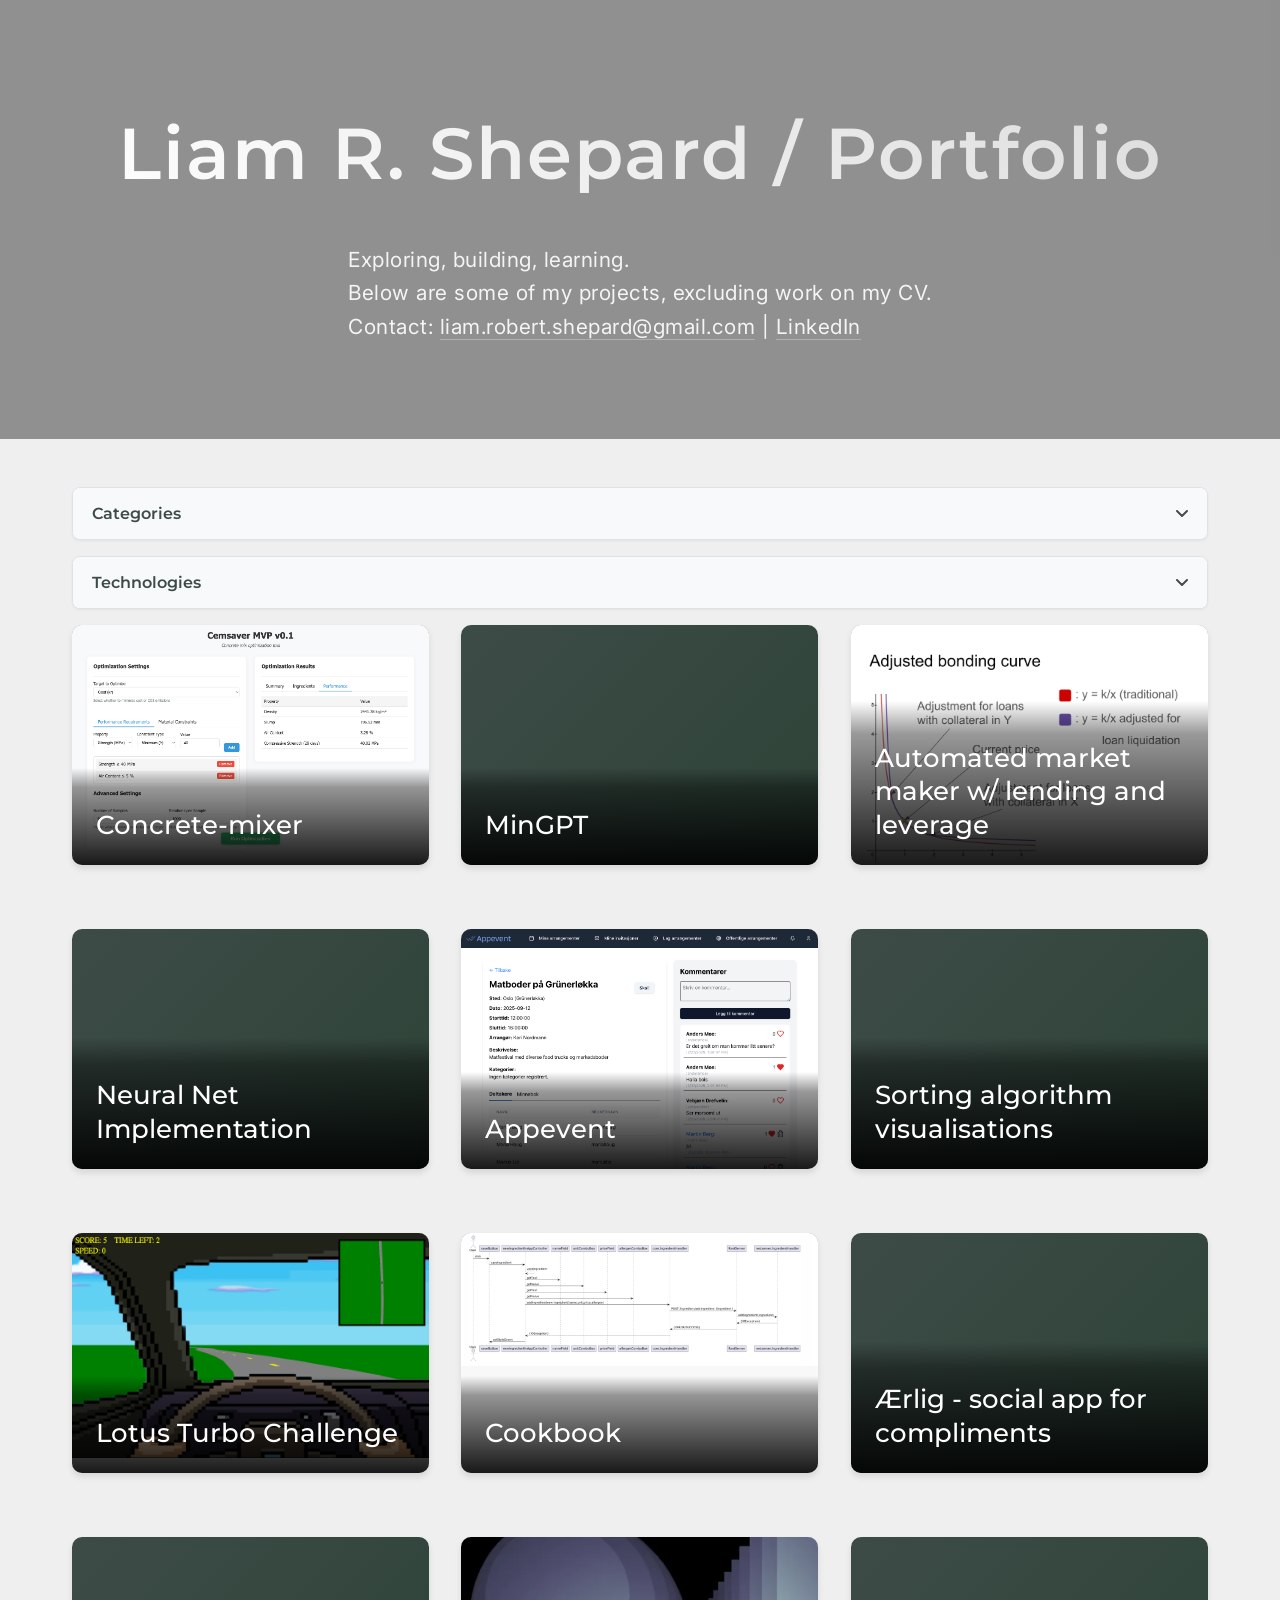
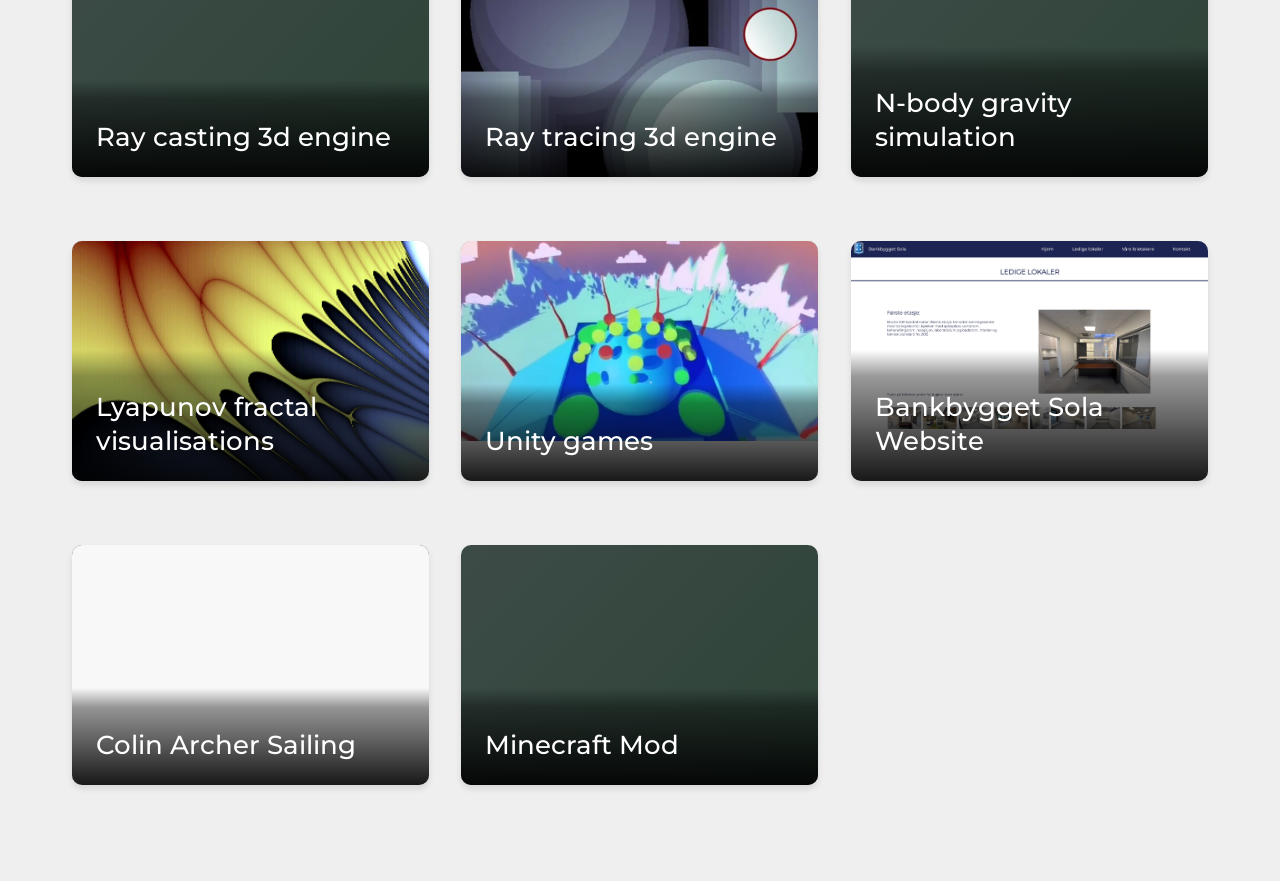
==== commit e687e95d: "project desc fixes" ====
--- a/index.html
+++ b/index.html
@@ -401,9 +401,9 @@
             width: 100%;
             /* height: 100%; */
             border-radius: 0;
-            margin: 0;
+            /* margin: 0; */
             object-fit: contain;
-            object-position: center;
+            /* object-position: center; */
         }
 
         .project-images.two-images .project-thumbnail {
@@ -426,10 +426,11 @@
 
         .project-thumbnail {
             object-fit: contain;
-            object-position: center;
+            /* object-position: center; */
             transition: transform 0.2s ease;
             box-shadow: none;
-            z-index: 1;
+            z-index: 1; 
+            margin-bottom: auto;
         }
 
         .project-thumbnail:hover {
@@ -518,7 +519,7 @@
             <br>
             Below are some of my projects, excluding work on my CV.
             <br>
-            Contact: <a href="mailto:liam.robert.shepard@gmail.com">liam.robert.shepard@gmail.com</a>
+            Contact: <a href="mailto:liam.robert.shepard@gmail.com">liam.robert.shepard@gmail.com</a> | <a href="https://www.linkedin.com/in/liam-shepard-33710b2b3/" target="_blank">LinkedIn</a>
         </div>
     </header>
     
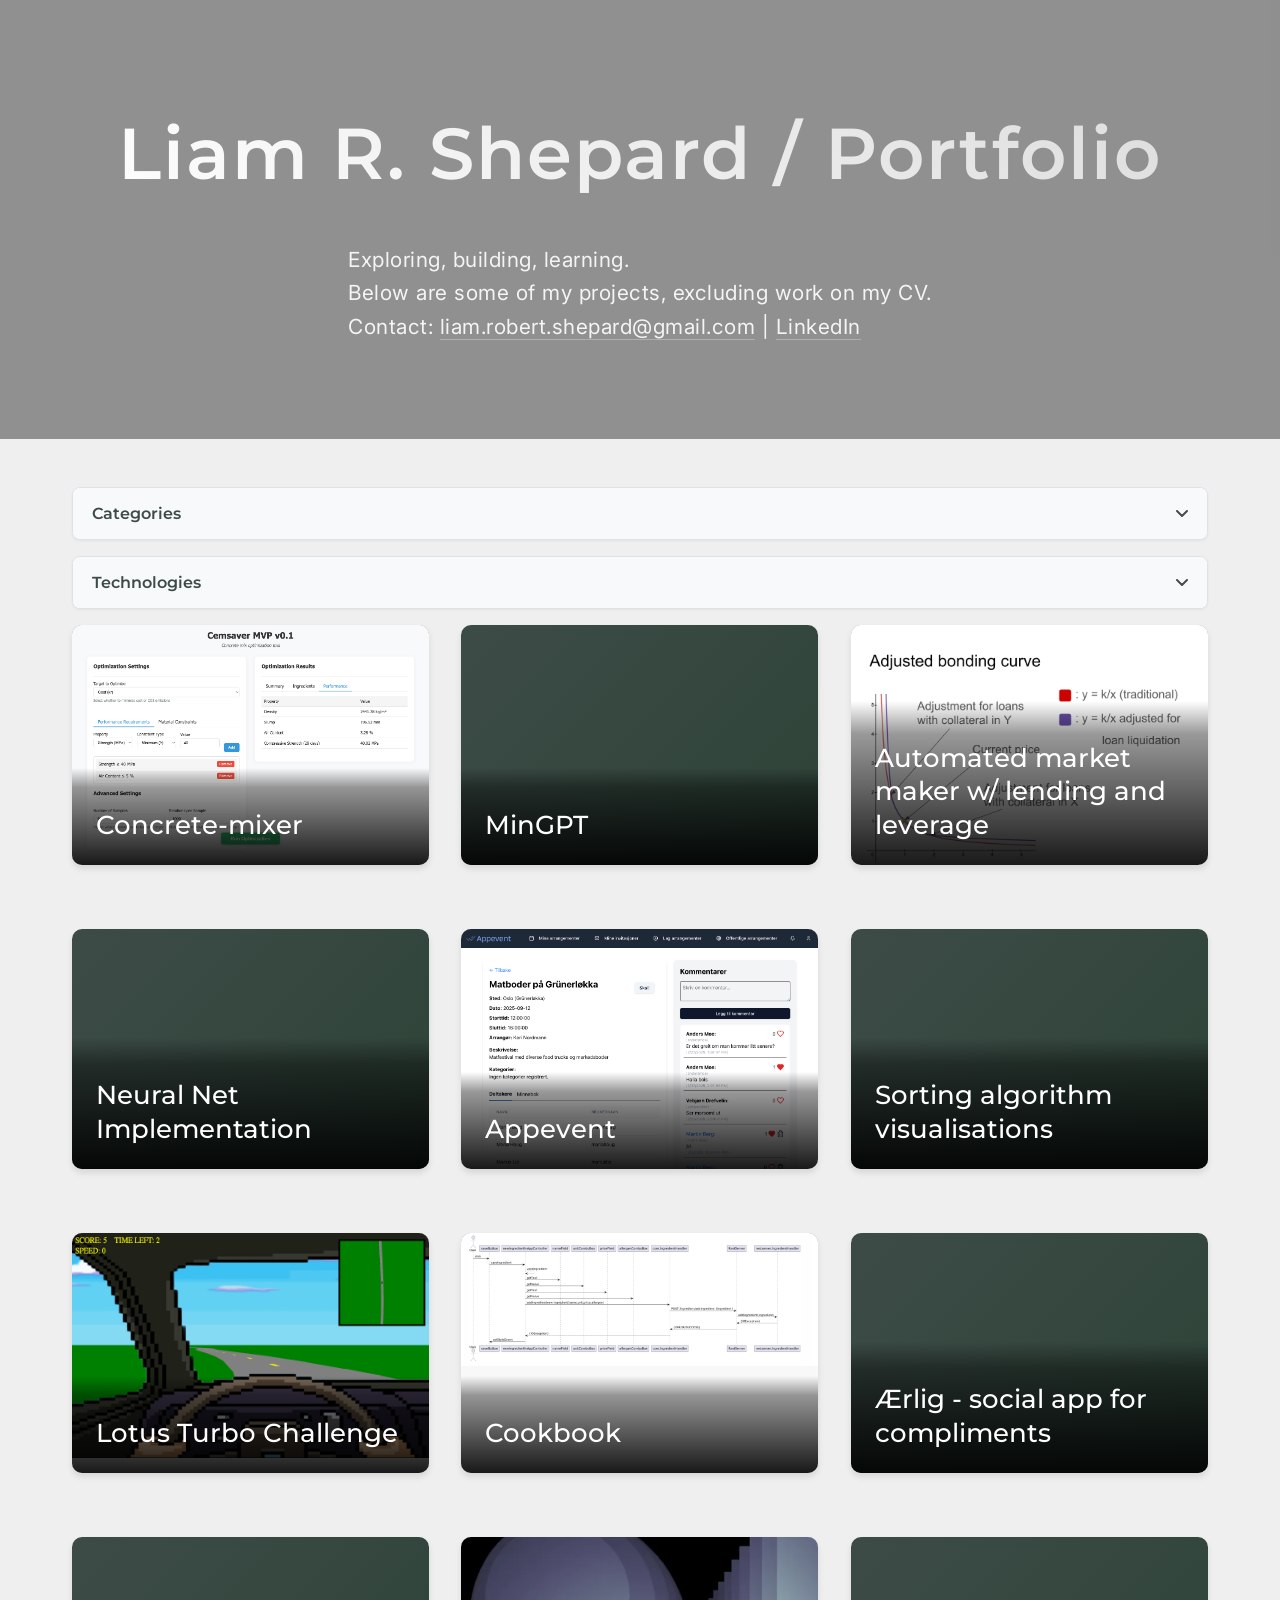
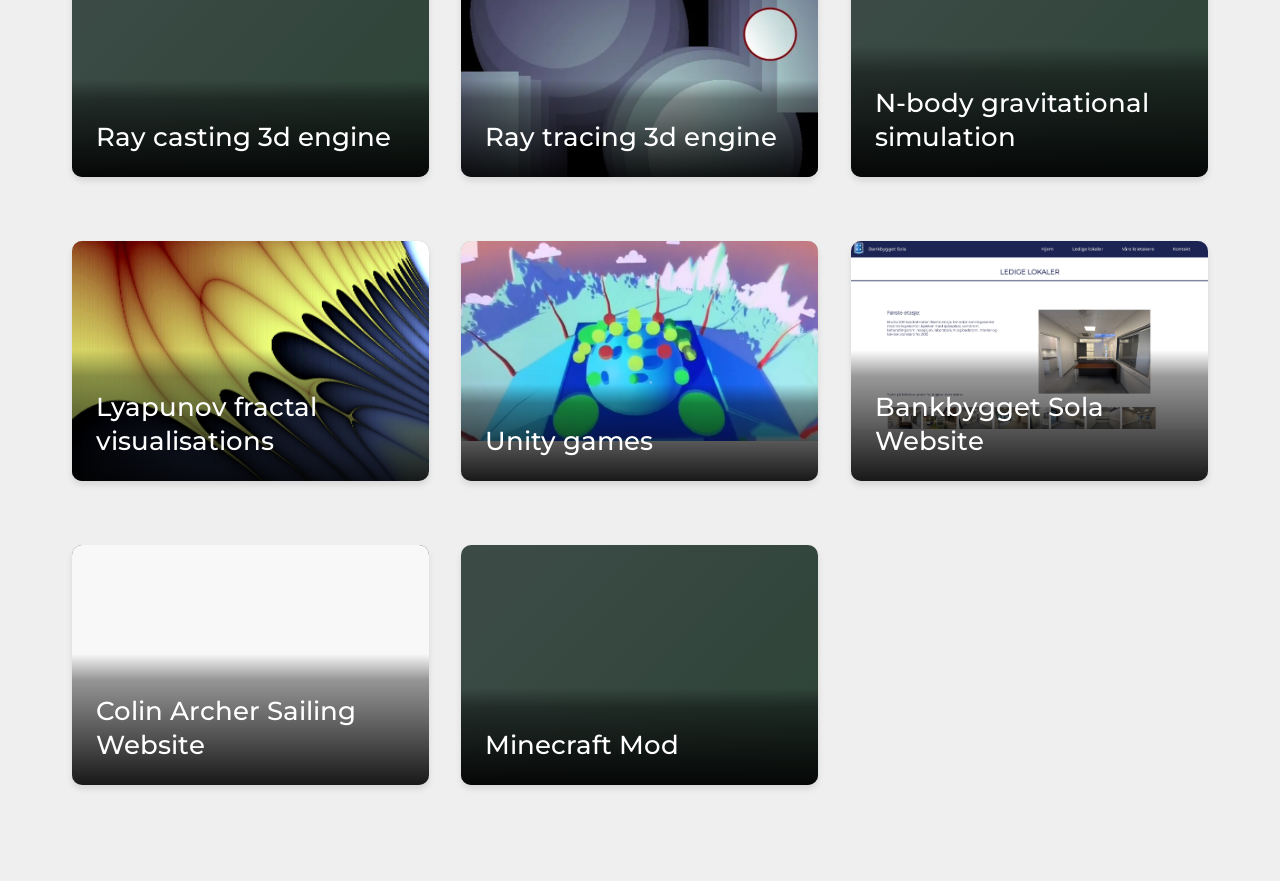
==== commit dfffea49: "minor formatting and descriptions" ====
--- a/index.html
+++ b/index.html
@@ -498,6 +498,18 @@
         @media (max-width: 768px) {
             .projects-grid {
                 grid-template-columns: 1fr;
+            }
+        }
+
+        @media (max-width: 700px) {
+            header h1 {
+                font-size: 2.5rem;
+                letter-spacing: 1px;
+            }
+
+            .about {
+                font-size: 1rem;
+                max-width: 90%;
             }
         }
     </style>
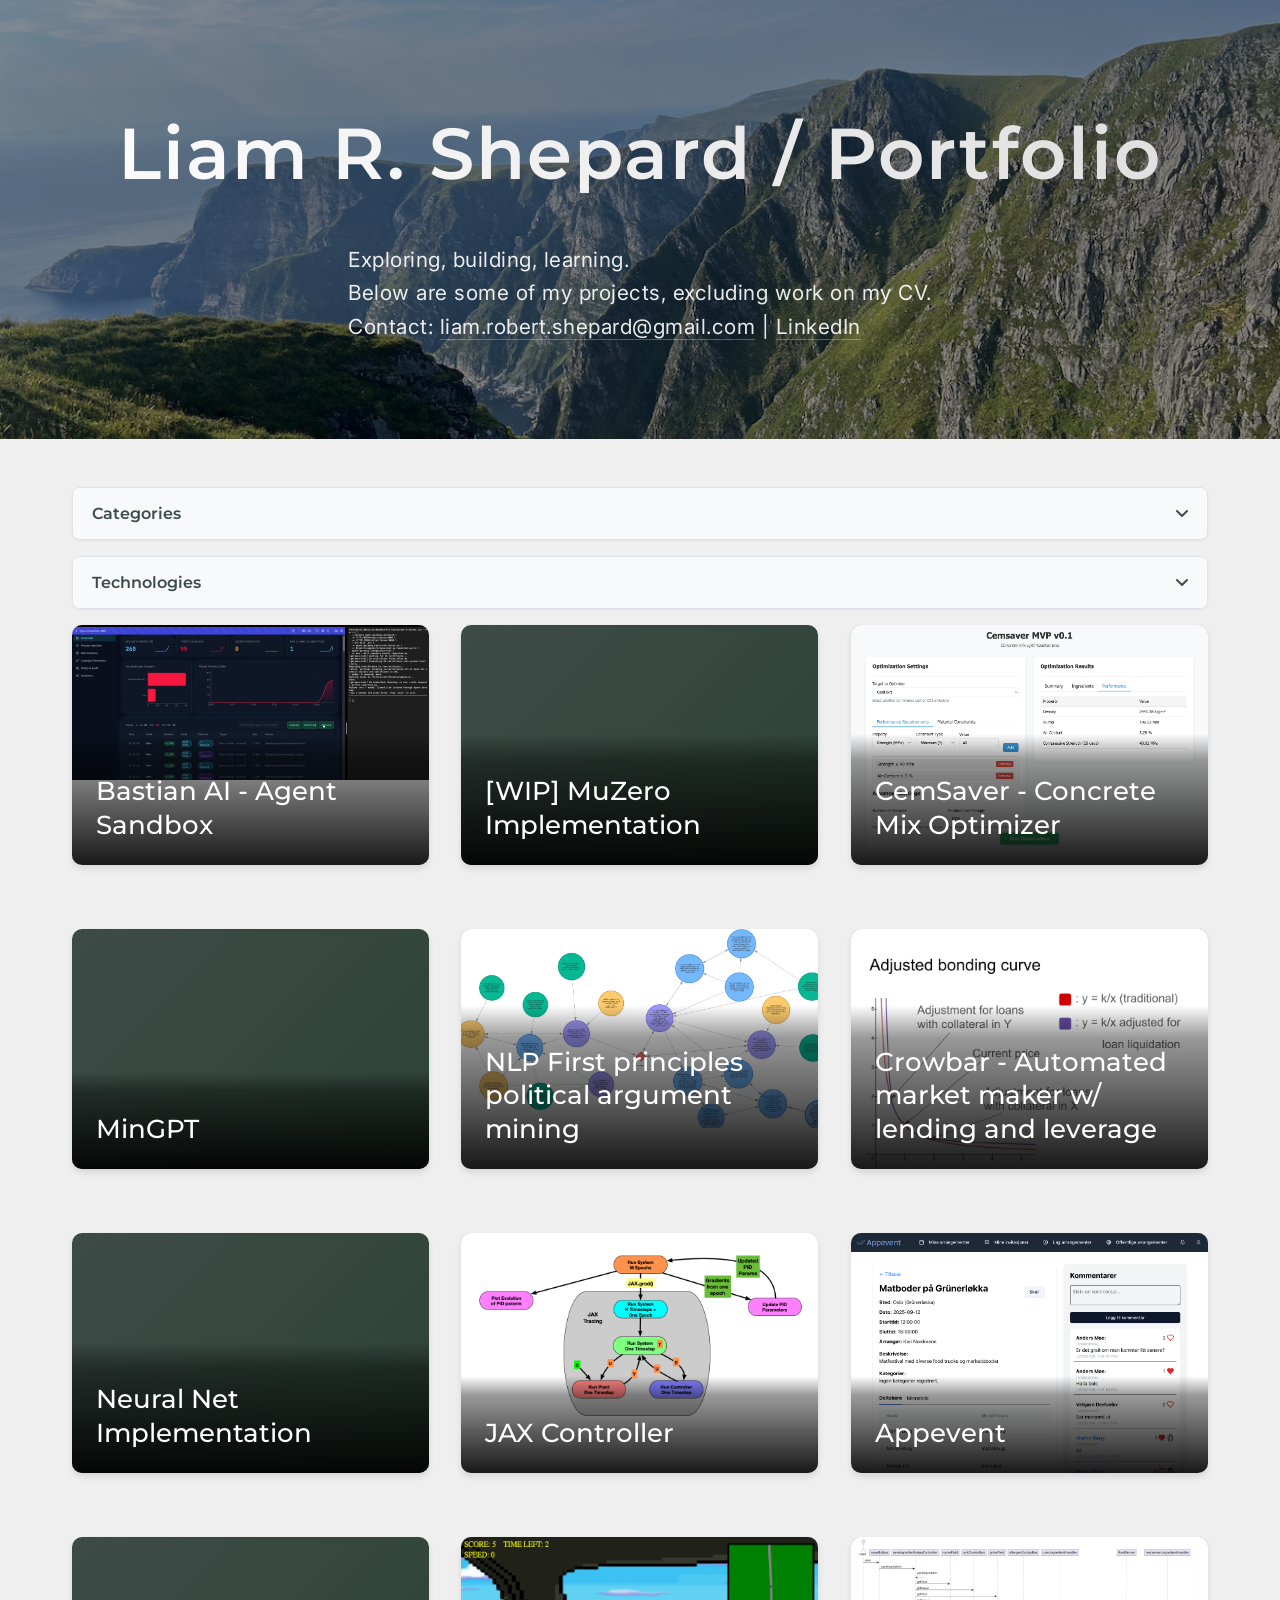
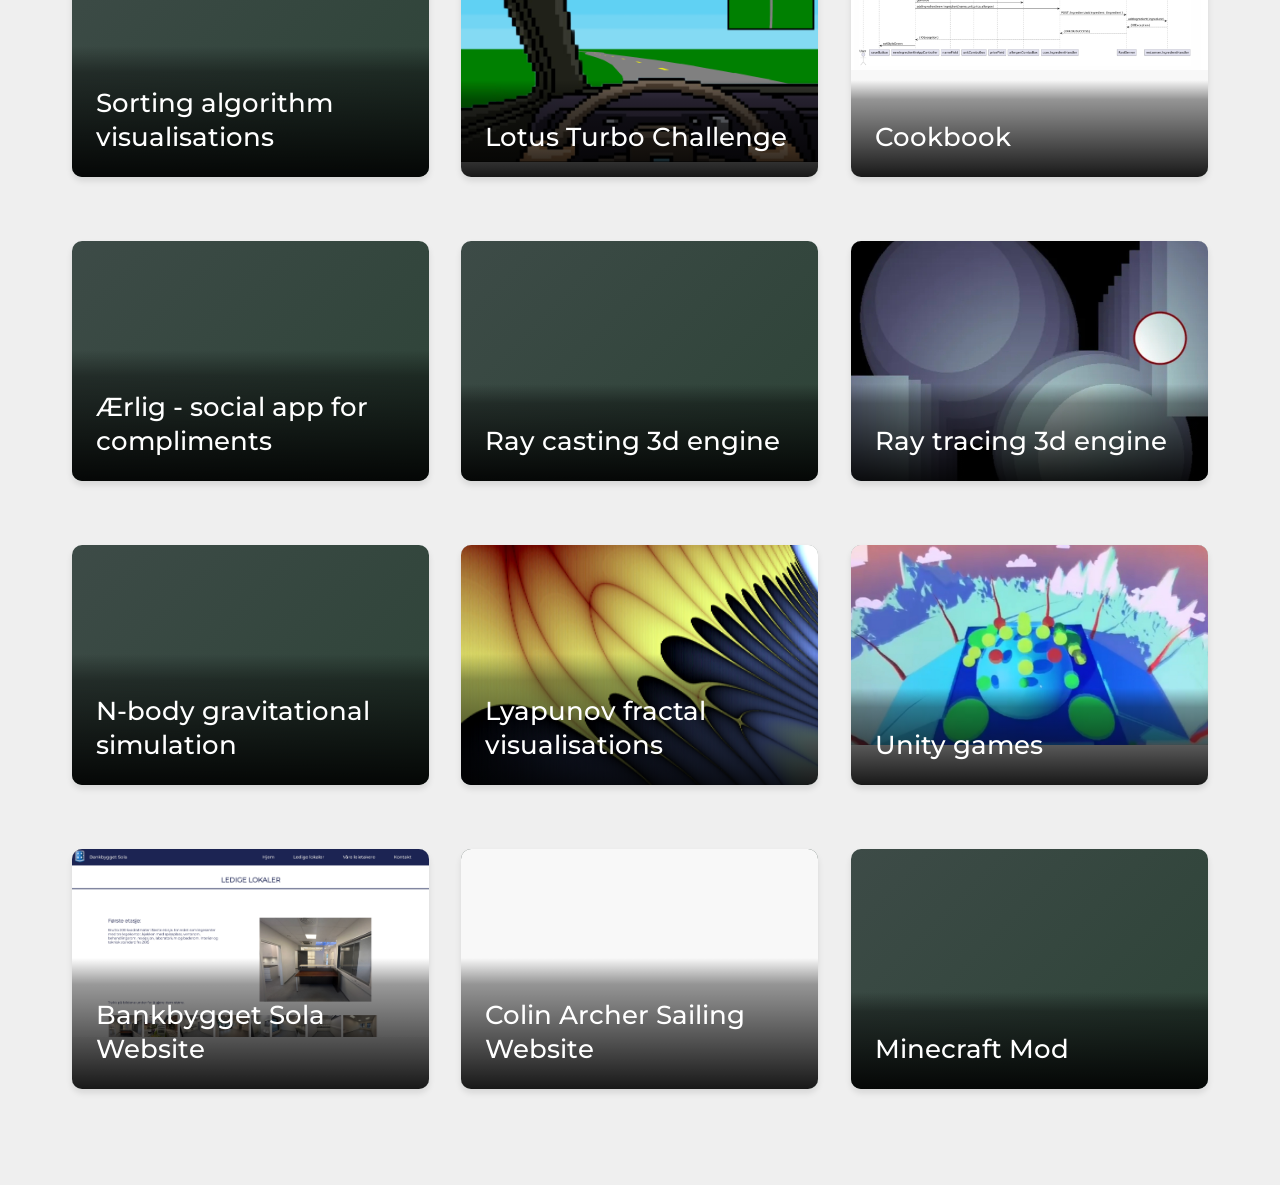
==== commit f9fe166f: "update background image" ====
--- a/index.html
+++ b/index.html
@@ -1,601 +1,677 @@
-<!DOCTYPE html>
+<!doctype html>
 <html lang="en">
-<head>
-    <meta charset="UTF-8">
-    <meta name="viewport" content="width=device-width, initial-scale=1.0">
+  <head>
+    <meta charset="UTF-8" />
+    <meta name="viewport" content="width=device-width, initial-scale=1.0" />
     <title>Liam Shepard - Projects</title>
-    <link rel="preconnect" href="https://fonts.googleapis.com">
-    <link rel="preconnect" href="https://fonts.gstatic.com" crossorigin>
-    <link href="https://fonts.googleapis.com/css2?family=Inter:wght@400;500;600&family=Montserrat:wght@400;500;600&display=swap" rel="stylesheet">
+    <link rel="preconnect" href="https://fonts.googleapis.com" />
+    <link rel="preconnect" href="https://fonts.gstatic.com" crossorigin />
+    <link
+      href="https://fonts.googleapis.com/css2?family=Inter:wght@400;500;600&family=Montserrat:wght@400;500;600&display=swap"
+      rel="stylesheet"
+    />
     <style>
-        :root {
-            --primary-color: #3d4b47;
-            --secondary-color: #2d4337;
-            --background-color: #f5f6fa;
-            --text-color: #484c50;
-            --card-background: #ffffff;
-            --filter-bg: #f8f9fa;
-            --filter-hover: #e9ecef;
-            --filter-selected: #e3fdec;
-            --filter-selected-text: #19d27f;
-            --filter-border: #dee2e6;
-            --font-heading: 'Montserrat', sans-serif;
-            --font-body: 'Inter', 'Segoe UI', sans-serif;
+      :root {
+        --primary-color: #3d4b47;
+        --secondary-color: #2d4337;
+        --background-color: #f5f6fa;
+        --text-color: #484c50;
+        --card-background: #ffffff;
+        --filter-bg: #f8f9fa;
+        --filter-hover: #e9ecef;
+        --filter-selected: #e3fdec;
+        --filter-selected-text: #19d27f;
+        --filter-border: #dee2e6;
+        --font-heading: "Montserrat", sans-serif;
+        --font-body: "Inter", "Segoe UI", sans-serif;
+      }
+
+      * {
+        margin: 0;
+        padding: 0;
+        box-sizing: border-box;
+      }
+
+      body {
+        font-family: var(--font-body);
+        line-height: 1.6;
+        color: var(--text-color);
+        /* background: linear-gradient(105deg, #ffffff 0%, #b7bdae 100%); */
+        /* background: linear-gradient(105deg, #1ec672 0%, #000446 100%); */
+        background: #efefef;
+        min-height: 100vh;
+        padding: 0;
+        margin: 0;
+      }
+
+      .container {
+        max-width: 1200px;
+        margin: 0 auto;
+        padding: 0 2rem;
+        margin-bottom: 4rem;
+      }
+
+      header {
+        text-align: center;
+        margin-bottom: 3rem;
+        background-image: url("media/ocean.png");
+        background-size: cover;
+        background-position: center;
+        padding: 6rem 0;
+        position: relative;
+        width: 100vw;
+        margin: 0;
+        display: flex;
+        flex-direction: column;
+        align-items: center;
+        justify-content: center;
+      }
+
+      header::before {
+        content: "";
+        position: absolute;
+        top: 0;
+        left: 0;
+        right: 0;
+        bottom: 0;
+        background: rgba(0, 0, 0, 0.4);
+      }
+
+      header h1,
+      header p {
+        position: relative;
+        z-index: 1;
+        color: #ffffff;
+        text-shadow: 2px 2px 4px rgba(0, 0, 0, 0.5);
+        max-width: 1200px;
+        padding: 0 2rem;
+        width: 100%;
+      }
+
+      header h1 {
+        font-family: var(--font-heading);
+        font-size: 4.5rem;
+        letter-spacing: 2px;
+        font-weight: 600;
+        margin-bottom: 2rem;
+        background: linear-gradient(45deg, #ffffff 0%, #dcdcdc 100%);
+        -webkit-background-clip: text;
+        -webkit-text-fill-color: transparent;
+        background-clip: text;
+        color: transparent;
+        text-shadow: none;
+        position: relative;
+        z-index: 1;
+        padding: 0 2rem;
+        width: 100%;
+        max-width: 1200px;
+      }
+
+      header p {
+        font-family: var(--font-heading);
+        font-size: 1.5rem;
+        letter-spacing: 1px;
+        opacity: 0.9;
+        margin-bottom: 1rem;
+      }
+
+      .about {
+        font-family: var(--font-body);
+        font-size: 1.3rem;
+        letter-spacing: 0.5px;
+        opacity: 0.9;
+        z-index: 1;
+        color: #ffffff;
+        position: relative;
+        max-width: 700px;
+        text-align: left;
+        line-height: 1.6;
+      }
+
+      .about a {
+        color: #ffffff;
+        text-decoration: none;
+        border-bottom: 1px solid rgba(255, 255, 255, 0.3);
+        transition: all 0.2s ease;
+      }
+
+      .contact a:hover {
+        border-color: rgba(255, 255, 255, 0.8);
+        opacity: 1;
+      }
+
+      .filters {
+        margin-top: 3rem;
+        margin-bottom: 1rem;
+      }
+
+      .filter-group {
+        background: var(--card-background);
+        border-radius: 8px;
+        box-shadow: 0 1px 3px rgba(0, 0, 0, 0.05);
+        margin-bottom: 1rem;
+        border: 1px solid var(--filter-border);
+        overflow: hidden;
+      }
+
+      .filter-group:last-child {
+        margin-bottom: 0;
+      }
+
+      .filter-header {
+        display: flex;
+        align-items: center;
+        justify-content: space-between;
+        padding: 0.8rem 1.2rem;
+        cursor: pointer;
+        background: var(--filter-bg);
+        transition: background-color 0.2s ease;
+      }
+
+      .filter-header:hover {
+        background: var(--filter-hover);
+      }
+
+      .filter-header h3 {
+        font-family: var(--font-heading);
+        color: var(--primary-color);
+        font-size: 1rem;
+        font-weight: 600;
+        margin: 0;
+      }
+
+      .filter-header .toggle-icon {
+        transition: transform 0.3s ease;
+      }
+
+      .filter-group.open .toggle-icon {
+        transform: rotate(180deg);
+      }
+
+      .filter-content {
+        padding: 1.2rem;
+        display: none;
+      }
+
+      .filter-group.open .filter-content {
+        display: block;
+      }
+
+      .filter-options {
+        display: flex;
+        flex-wrap: wrap;
+        gap: 0.5rem 0.8rem;
+      }
+
+      .filter-option {
+        position: relative;
+        display: inline-flex;
+        align-items: center;
+        gap: 0.5rem;
+        background: var(--filter-bg);
+        padding: 0.4rem 0.8rem;
+        border-radius: 20px;
+        font-size: 0.85rem;
+        cursor: pointer;
+        border: 1px solid var(--filter-border);
+        transition: all 0.2s ease;
+        white-space: nowrap;
+        max-width: fit-content;
+        margin: 0.2rem 0;
+      }
+
+      .filter-option:hover {
+        background: var(--filter-hover);
+        transform: translateY(-1px);
+      }
+
+      .filter-option input {
+        position: absolute;
+        opacity: 0;
+        cursor: pointer;
+      }
+
+      .filter-option input:checked + span {
+        color: var(--filter-selected-text);
+        font-weight: 500;
+      }
+
+      .filter-option input:checked ~ .filter-option {
+        background: var(--filter-selected);
+        border-color: var(--filter-selected-text);
+      }
+
+      .filter-option span {
+        display: inline-flex;
+        align-items: center;
+        gap: 0.5rem;
+      }
+
+      .filter-option input:checked + span::before {
+        content: "✓";
+        color: var(--filter-selected-text);
+        font-weight: bold;
+      }
+
+      .projects-grid {
+        display: grid;
+        grid-template-columns: repeat(auto-fill, minmax(300px, 1fr));
+        gap: 2rem;
+        transition: grid-template-columns 0.3s ease;
+        position: relative;
+        grid-auto-flow: row;
+      }
+
+      .project-card {
+        background: var(--card-background);
+        border-radius: 10px;
+        overflow: hidden;
+        box-shadow: 0 4px 6px rgba(0, 0, 0, 0.1);
+        transition: transform 0.2s ease;
+        cursor: pointer;
+        display: flex;
+        flex-direction: column;
+        grid-column: auto / span 1;
+        transform-origin: top center;
+        margin-bottom: 2rem;
+        will-change: transform, grid-column;
+      }
+
+      .project-card:hover {
+        transform: translateY(-5px);
+      }
+
+      .project-card.expanded {
+        cursor: default;
+        grid-column: 1 / -1;
+        margin: 0 -2rem;
+        width: calc(100% + 4rem);
+        border-radius: 10px;
+        transform: scale(1.02);
+        z-index: 1;
+        position: relative;
+        margin-bottom: 2rem;
+      }
+
+      .project-card.expanded .project-images {
+        border-radius: 10px 10px 0 0;
+        overflow: hidden;
+      }
+
+      .project-card.expanded .project-content {
+        border-radius: 0 0 10px 10px;
+        overflow: hidden;
+      }
+
+      /* Push all cards after the expanded card down */
+      .project-card.expanded ~ .project-card {
+        margin-top: 2rem;
+      }
+
+      /* Hide all cards in the same row */
+      .project-card.expanded {
+        grid-row: auto;
+      }
+
+      .project-card.expanded ~ .project-card {
+        grid-row: auto;
+        margin-top: 2rem;
+      }
+
+      .project-card.expanded:hover {
+        transform: scale(1.02);
+      }
+
+      .project-card:not(.expanded) .project-content {
+        max-height: 0;
+        opacity: 0;
+        padding: 0;
+      }
+
+      .project-card.expanded .project-content {
+        padding: 2rem;
+        max-height: 2000px;
+        opacity: 1;
+        transition: opacity 0.2s ease;
+      }
+
+      .project-card.expanded .project-images {
+        height: 320px;
+        transition: height 0.2s ease;
+      }
+
+      .project-card.expanded .project-thumbnail {
+        height: 320px;
+        transition: height 0.2s ease;
+      }
+
+      .project-images {
+        padding: 0;
+        background: #f8f8f8;
+        display: flex;
+        gap: 0;
+        flex-wrap: wrap;
+        height: 240px;
+        overflow: hidden;
+        width: 100%;
+        align-items: center;
+        justify-content: center;
+      }
+
+      .project-preview.no-image .project-images {
+        display: none;
+      }
+
+      .project-preview {
+        position: relative;
+        min-height: 240px;
+        background: linear-gradient(
+          135deg,
+          var(--primary-color),
+          var(--secondary-color)
+        );
+        display: flex;
+        align-items: flex-end;
+        justify-content: center;
+      }
+
+      .project-preview.no-image {
+        min-height: 240px;
+      }
+
+      .project-preview-title {
+        position: absolute;
+        bottom: 0;
+        left: 0;
+        right: 0;
+        padding: 2.5rem 1.5rem 1.5rem;
+        background: linear-gradient(
+          to top,
+          rgba(0, 0, 0, 0.9),
+          rgba(0, 0, 0, 0.4) 80%,
+          rgba(0, 0, 0, 0)
+        );
+        color: white;
+        font-family: var(--font-heading);
+        font-size: 1.6rem;
+        line-height: 1.3;
+        font-weight: 500;
+        z-index: 2;
+        pointer-events: none;
+        transition: opacity 0.2s ease;
+      }
+
+      .project-preview.no-image .project-preview-title {
+        position: absolute;
+        background: linear-gradient(
+          to top,
+          rgba(0, 0, 0, 0.9),
+          rgba(0, 0, 0, 0.4) 80%,
+          rgba(0, 0, 0, 0)
+        );
+        padding: 2.5rem 1.5rem 1.5rem;
+        text-align: left;
+        font-size: 1.6rem;
+        font-weight: 500;
+      }
+
+      .project-images.single-image .project-thumbnail {
+        width: 100%;
+        /* height: 100%; */
+        border-radius: 0;
+        /* margin: 0; */
+        object-fit: contain;
+        /* object-position: center; */
+      }
+
+      .project-images.two-images .project-thumbnail {
+        width: 50%;
+        height: 100%;
+        border-radius: 0;
+        margin: 0;
+        object-fit: contain;
+        object-position: center;
+      }
+
+      .project-images.three-images .project-thumbnail {
+        width: calc(100% / 3);
+        height: 100%;
+        border-radius: 0;
+        margin: 0;
+        object-fit: contain;
+        object-position: center;
+      }
+
+      .project-thumbnail {
+        object-fit: contain;
+        /* object-position: center; */
+        transition: transform 0.2s ease;
+        box-shadow: none;
+        z-index: 1;
+        margin-bottom: auto;
+      }
+
+      .project-thumbnail:hover {
+        transform: scale(1.02);
+        cursor: pointer;
+      }
+
+      .project-title {
+        font-family: var(--font-heading);
+        color: var(--secondary-color);
+        margin-bottom: 0.5rem;
+        font-size: 1.2rem;
+      }
+
+      .project-date {
+        color: #666;
+        font-size: 0.9rem;
+        margin-bottom: 1rem;
+      }
+
+      .project-description {
+        margin-bottom: 1.5rem;
+      }
+
+      .project-tags {
+        display: flex;
+        flex-wrap: wrap;
+        gap: 0.5rem;
+        margin-bottom: 1.5rem;
+      }
+
+      .tag {
+        background: #e0e0e0;
+        padding: 0.3rem 0.6rem;
+        border-radius: 15px;
+        font-size: 0.8rem;
+      }
+
+      .tech-stack {
+        margin-top: 1.5rem;
+        padding-top: 1.5rem;
+        border-top: 1px solid #eee;
+      }
+
+      .tech-stack h4 {
+        font-family: var(--font-heading);
+        margin-bottom: 0.5rem;
+        color: var(--primary-color);
+      }
+
+      .tech-list {
+        display: flex;
+        flex-wrap: wrap;
+        gap: 0.5rem;
+      }
+
+      .tech-item {
+        background: #e0eae2;
+        color: var(--secondary-color);
+        padding: 0.3rem 0.6rem;
+        border-radius: 15px;
+        font-size: 0.8rem;
+      }
+
+      .project-links {
+        margin-top: 1.5rem;
+        display: flex;
+        flex-direction: column;
+        gap: 0.4rem;
+      }
+
+      .project-links a {
+        color: var(--secondary-color);
+        font-size: 0.9rem;
+        word-break: break-all;
+      }
+
+      @media (max-width: 768px) {
+        .projects-grid {
+          grid-template-columns: 1fr;
         }
-
-        * {
-            margin: 0;
-            padding: 0;
-            box-sizing: border-box;
+      }
+
+      @media (max-width: 700px) {
+        header h1 {
+          font-size: 2.5rem;
+          letter-spacing: 1px;
         }
 
-        body {
-            font-family: var(--font-body);
-            line-height: 1.6;
-            color: var(--text-color);
-            /* background: linear-gradient(105deg, #ffffff 0%, #b7bdae 100%); */
-            /* background: linear-gradient(105deg, #1ec672 0%, #000446 100%); */
-            background: #efefef;
-            min-height: 100vh;
-            padding: 0;
-            margin: 0;
+        .about {
+          font-size: 1rem;
+          max-width: 90%;
         }
-
-        .container {
-            max-width: 1200px;
-            margin: 0 auto;
-            padding: 0 2rem;
-            margin-bottom: 4rem;
-        }
-
-        header {
-            text-align: center;
-            margin-bottom: 3rem;
-            background-image: url('media/northern_lights.jpg');
-            background-size: cover;
-            background-position: center;
-            padding: 6rem 0;
-            position: relative;
-            width: 100vw;
-            margin: 0;
-            display: flex;
-            flex-direction: column;
-            align-items: center;
-            justify-content: center;
-        }
-
-        header::before {
-            content: '';
-            position: absolute;
-            top: 0;
-            left: 0;
-            right: 0;
-            bottom: 0;
-            background: rgba(0, 0, 0, 0.4);
-        }
-
-        header h1, header p {
-            position: relative;
-            z-index: 1;
-            color: #ffffff;
-            text-shadow: 2px 2px 4px rgba(0, 0, 0, 0.5);
-            max-width: 1200px;
-            padding: 0 2rem;
-            width: 100%;
-        }
-
-        header h1 {
-            font-family: var(--font-heading);
-            font-size: 4.5rem;
-            letter-spacing: 2px;
-            font-weight: 600;
-            margin-bottom: 2rem;
-            background: linear-gradient(45deg, #ffffff 0%, #dcdcdc 100%);
-            -webkit-background-clip: text;
-            -webkit-text-fill-color: transparent;
-            background-clip: text;
-            color: transparent;
-            text-shadow: none;
-            position: relative;
-            z-index: 1;
-            padding: 0 2rem;
-            width: 100%;
-            max-width: 1200px;
-        }
-
-        header p {
-            font-family: var(--font-heading);
-            font-size: 1.5rem;
-            letter-spacing: 1px;
-            opacity: 0.9;
-            margin-bottom: 1rem;
-        }
-
-        .about {
-            font-family: var(--font-body);
-            font-size: 1.3rem;
-            letter-spacing: 0.5px;
-            opacity: 0.9;
-            z-index: 1;
-            color: #ffffff;
-            position: relative;
-            max-width: 700px;
-            text-align: left;
-            line-height: 1.6;
-        }
-
-        .about a {
-            color: #ffffff;
-            text-decoration: none;
-            border-bottom: 1px solid rgba(255, 255, 255, 0.3);
-            transition: all 0.2s ease;
-        }
-
-        .contact a:hover {
-            border-color: rgba(255, 255, 255, 0.8);
-            opacity: 1;
-        }
-
-        .filters {
-            margin-top: 3rem;
-            margin-bottom: 1rem;
-        }
-
-        .filter-group {
-            background: var(--card-background);
-            border-radius: 8px;
-            box-shadow: 0 1px 3px rgba(0, 0, 0, 0.05);
-            margin-bottom: 1rem;
-            border: 1px solid var(--filter-border);
-            overflow: hidden;
-        }
-
-        .filter-group:last-child {
-            margin-bottom: 0;
-        }
-
-        .filter-header {
-            display: flex;
-            align-items: center;
-            justify-content: space-between;
-            padding: 0.8rem 1.2rem;
-            cursor: pointer;
-            background: var(--filter-bg);
-            transition: background-color 0.2s ease;
-        }
-
-        .filter-header:hover {
-            background: var(--filter-hover);
-        }
-
-        .filter-header h3 {
-            font-family: var(--font-heading);
-            color: var(--primary-color);
-            font-size: 1rem;
-            font-weight: 600;
-            margin: 0;
-        }
-
-        .filter-header .toggle-icon {
-            transition: transform 0.3s ease;
-        }
-
-        .filter-group.open .toggle-icon {
-            transform: rotate(180deg);
-        }
-
-        .filter-content {
-            padding: 1.2rem;
-            display: none;
-        }
-
-        .filter-group.open .filter-content {
-            display: block;
-        }
-
-        .filter-options {
-            display: flex;
-            flex-wrap: wrap;
-            gap: 0.5rem 0.8rem;
-        }
-
-        .filter-option {
-            position: relative;
-            display: inline-flex;
-            align-items: center;
-            gap: 0.5rem;
-            background: var(--filter-bg);
-            padding: 0.4rem 0.8rem;
-            border-radius: 20px;
-            font-size: 0.85rem;
-            cursor: pointer;
-            border: 1px solid var(--filter-border);
-            transition: all 0.2s ease;
-            white-space: nowrap;
-            max-width: fit-content;
-            margin: 0.2rem 0;
-        }
-
-        .filter-option:hover {
-            background: var(--filter-hover);
-            transform: translateY(-1px);
-        }
-
-        .filter-option input {
-            position: absolute;
-            opacity: 0;
-            cursor: pointer;
-        }
-
-        .filter-option input:checked + span {
-            color: var(--filter-selected-text);
-            font-weight: 500;
-        }
-
-        .filter-option input:checked ~ .filter-option {
-            background: var(--filter-selected);
-            border-color: var(--filter-selected-text);
-        }
-
-        .filter-option span {
-            display: inline-flex;
-            align-items: center;
-            gap: 0.5rem;
-        }
-
-        .filter-option input:checked + span::before {
-            content: "✓";
-            color: var(--filter-selected-text);
-            font-weight: bold;
-        }
-
-        .projects-grid {
-            display: grid;
-            grid-template-columns: repeat(auto-fill, minmax(300px, 1fr));
-            gap: 2rem;
-            transition: grid-template-columns 0.3s ease;
-            position: relative;
-            grid-auto-flow: row;
-        }
-
-        .project-card {
-            background: var(--card-background);
-            border-radius: 10px;
-            overflow: hidden;
-            box-shadow: 0 4px 6px rgba(0, 0, 0, 0.1);
-            transition: transform 0.2s ease;
-            cursor: pointer;
-            display: flex;
-            flex-direction: column;
-            grid-column: auto / span 1;
-            transform-origin: top center;
-            margin-bottom: 2rem;
-            will-change: transform, grid-column;
-        }
-
-        .project-card:hover {
-            transform: translateY(-5px);
-        }
-
-        .project-card.expanded {
-            cursor: default;
-            grid-column: 1 / -1;
-            margin: 0 -2rem;
-            width: calc(100% + 4rem);
-            border-radius: 10px;
-            transform: scale(1.02);
-            z-index: 1;
-            position: relative;
-            margin-bottom: 2rem;
-        }
-
-        .project-card.expanded .project-images {
-            border-radius: 10px 10px 0 0;
-            overflow: hidden;
-        }
-
-        .project-card.expanded .project-content {
-            border-radius: 0 0 10px 10px;
-            overflow: hidden;
-        }
-
-        /* Push all cards after the expanded card down */
-        .project-card.expanded ~ .project-card {
-            margin-top: 2rem;
-        }
-
-        /* Hide all cards in the same row */
-        .project-card.expanded {
-            grid-row: auto;
-        }
-
-        .project-card.expanded ~ .project-card {
-            grid-row: auto;
-            margin-top: 2rem;
-        }
-
-        .project-card.expanded:hover {
-            transform: scale(1.02);
-        }
-
-        .project-card:not(.expanded) .project-content {
-            max-height: 0;
-            opacity: 0;
-            padding: 0;
-        }
-
-        .project-card.expanded .project-content {
-            padding: 2rem;
-            max-height: 2000px;
-            opacity: 1;
-            transition: opacity 0.2s ease;
-        }
-
-        .project-card.expanded .project-images {
-            height: 320px;
-            transition: height 0.2s ease;
-        }
-
-        .project-card.expanded .project-thumbnail {
-            height: 320px;
-            transition: height 0.2s ease;
-        }
-
-        .project-images {
-            padding: 0;
-            background: #f8f8f8;
-            display: flex;
-            gap: 0;
-            flex-wrap: wrap;
-            height: 240px;
-            overflow: hidden;
-            width: 100%;
-            align-items: center;
-            justify-content: center;
-        }
-
-        .project-preview.no-image .project-images {
-            display: none;
-        }
-
-        .project-preview {
-            position: relative;
-            min-height: 240px;
-            background: linear-gradient(135deg, var(--primary-color), var(--secondary-color));
-            display: flex;
-            align-items: flex-end;
-            justify-content: center;
-        }
-
-        .project-preview.no-image {
-            min-height: 240px;
-        }
-
-        .project-preview-title {
-            position: absolute;
-            bottom: 0;
-            left: 0;
-            right: 0;
-            padding: 2.5rem 1.5rem 1.5rem;
-            background: linear-gradient(to top, rgba(0,0,0,0.9), rgba(0,0,0,0.4) 80%, rgba(0,0,0,0));
-            color: white;
-            font-family: var(--font-heading);
-            font-size: 1.6rem;
-            line-height: 1.3;
-            font-weight: 500;
-            z-index: 2;
-            pointer-events: none;
-            transition: opacity 0.2s ease;
-        }
-
-        .project-preview.no-image .project-preview-title {
-            position: absolute;
-            background: linear-gradient(to top, rgba(0,0,0,0.9), rgba(0,0,0,0.4) 80%, rgba(0,0,0,0));
-            padding: 2.5rem 1.5rem 1.5rem;
-            text-align: left;
-            font-size: 1.6rem;
-            font-weight: 500;
-        }
-
-        .project-images.single-image .project-thumbnail {
-            width: 100%;
-            /* height: 100%; */
-            border-radius: 0;
-            /* margin: 0; */
-            object-fit: contain;
-            /* object-position: center; */
-        }
-
-        .project-images.two-images .project-thumbnail {
-            width: 50%;
-            height: 100%;
-            border-radius: 0;
-            margin: 0;
-            object-fit: contain;
-            object-position: center;
-        }
-
-        .project-images.three-images .project-thumbnail {
-            width: calc(100% / 3);
-            height: 100%;
-            border-radius: 0;
-            margin: 0;
-            object-fit: contain;
-            object-position: center;
-        }
-
-        .project-thumbnail {
-            object-fit: contain;
-            /* object-position: center; */
-            transition: transform 0.2s ease;
-            box-shadow: none;
-            z-index: 1; 
-            margin-bottom: auto;
-        }
-
-        .project-thumbnail:hover {
-            transform: scale(1.02);
-            cursor: pointer;
-        }
-
-        .project-title {
-            font-family: var(--font-heading);
-            color: var(--secondary-color);
-            margin-bottom: 0.5rem;
-            font-size: 1.2rem;
-        }
-
-        .project-date {
-            color: #666;
-            font-size: 0.9rem;
-            margin-bottom: 1rem;
-        }
-
-        .project-description {
-            margin-bottom: 1.5rem;
-        }
-
-        .project-tags {
-            display: flex;
-            flex-wrap: wrap;
-            gap: 0.5rem;
-            margin-bottom: 1.5rem;
-        }
-
-        .tag {
-            background: #e0e0e0;
-            padding: 0.3rem 0.6rem;
-            border-radius: 15px;
-            font-size: 0.8rem;
-        }
-
-        .tech-stack {
-            margin-top: 1.5rem;
-            padding-top: 1.5rem;
-            border-top: 1px solid #eee;
-        }
-
-        .tech-stack h4 {
-            font-family: var(--font-heading);
-            margin-bottom: 0.5rem;
-            color: var(--primary-color);
-        }
-
-        .tech-list {
-            display: flex;
-            flex-wrap: wrap;
-            gap: 0.5rem;
-        }
-
-        .tech-item {
-            background: #e0eae2;
-            color: var(--secondary-color);
-            padding: 0.3rem 0.6rem;
-            border-radius: 15px;
-            font-size: 0.8rem;
-        }
-
-        @media (max-width: 768px) {
-            .projects-grid {
-                grid-template-columns: 1fr;
-            }
-        }
-
-        @media (max-width: 700px) {
-            header h1 {
-                font-size: 2.5rem;
-                letter-spacing: 1px;
-            }
-
-            .about {
-                font-size: 1rem;
-                max-width: 90%;
-            }
-        }
+      }
     </style>
     <!-- Google tag (gtag.js) -->
-    <script async src="https://www.googletagmanager.com/gtag/js?id=G-J6VTXZQ7E6"></script>
+    <script
+      async
+      src="https://www.googletagmanager.com/gtag/js?id=G-J6VTXZQ7E6"
+    ></script>
     <script>
-        window.dataLayer = window.dataLayer || [];
-        function gtag(){dataLayer.push(arguments);}
-        gtag('js', new Date());
-
-        gtag('config', 'G-J6VTXZQ7E6');
+      window.dataLayer = window.dataLayer || [];
+      function gtag() {
+        dataLayer.push(arguments);
+      }
+      gtag("js", new Date());
+
+      gtag("config", "G-J6VTXZQ7E6");
     </script>
-</head>
-<body>
+  </head>
+  <body>
     <header>
-        <h1>Liam R. Shepard / Portfolio</h1>
-        <div class="about">
-            Exploring, building, learning.
-            <br>
-            Below are some of my projects, excluding work on my CV.
-            <br>
-            Contact: <a href="mailto:liam.robert.shepard@gmail.com">liam.robert.shepard@gmail.com</a> | <a href="https://www.linkedin.com/in/liam-shepard-33710b2b3/" target="_blank">LinkedIn</a>
+      <h1>Liam R. Shepard / Portfolio</h1>
+      <div class="about">
+        Exploring, building, learning.
+        <br />
+        Below are some of my projects, excluding work on my CV.
+        <br />
+        Contact:
+        <a href="mailto:liam.robert.shepard@gmail.com"
+          >liam.robert.shepard@gmail.com</a
+        >
+        |
+        <a
+          href="https://www.linkedin.com/in/liam-shepard-33710b2b3/"
+          target="_blank"
+          >LinkedIn</a
+        >
+      </div>
+    </header>
+
+    <div class="container">
+      <div class="filters">
+        <div class="filter-group">
+          <div class="filter-header">
+            <h3>Categories</h3>
+            <svg
+              class="toggle-icon"
+              width="12"
+              height="8"
+              viewBox="0 0 12 8"
+              fill="none"
+              xmlns="http://www.w3.org/2000/svg"
+            >
+              <path
+                d="M1 1L6 6L11 1"
+                stroke="currentColor"
+                stroke-width="2"
+                stroke-linecap="round"
+                stroke-linejoin="round"
+              />
+            </svg>
+          </div>
+          <div class="filter-content" id="category-filters">
+            <!-- Category filters will be inserted here -->
+          </div>
         </div>
-    </header>
-    
-    <div class="container">
-        <div class="filters">
-            <div class="filter-group">
-                <div class="filter-header">
-                    <h3>Categories</h3>
-                    <svg class="toggle-icon" width="12" height="8" viewBox="0 0 12 8" fill="none" xmlns="http://www.w3.org/2000/svg">
-                        <path d="M1 1L6 6L11 1" stroke="currentColor" stroke-width="2" stroke-linecap="round" stroke-linejoin="round"/>
-                    </svg>
-                </div>
-                <div class="filter-content" id="category-filters">
-                    <!-- Category filters will be inserted here -->
-                </div>
-            </div>
-            <div class="filter-group">
-                <div class="filter-header">
-                    <h3>Technologies</h3>
-                    <svg class="toggle-icon" width="12" height="8" viewBox="0 0 12 8" fill="none" xmlns="http://www.w3.org/2000/svg">
-                        <path d="M1 1L6 6L11 1" stroke="currentColor" stroke-width="2" stroke-linecap="round" stroke-linejoin="round"/>
-                    </svg>
-                </div>
-                <div class="filter-content" id="tech-filters">
-                    <!-- Technology filters will be inserted here -->
-                </div>
-            </div>
+        <div class="filter-group">
+          <div class="filter-header">
+            <h3>Technologies</h3>
+            <svg
+              class="toggle-icon"
+              width="12"
+              height="8"
+              viewBox="0 0 12 8"
+              fill="none"
+              xmlns="http://www.w3.org/2000/svg"
+            >
+              <path
+                d="M1 1L6 6L11 1"
+                stroke="currentColor"
+                stroke-width="2"
+                stroke-linecap="round"
+                stroke-linejoin="round"
+              />
+            </svg>
+          </div>
+          <div class="filter-content" id="tech-filters">
+            <!-- Technology filters will be inserted here -->
+          </div>
         </div>
-
-        <div class="projects-grid" id="projects-grid">
-            <!-- Projects will be inserted here by JavaScript -->
-        </div>
+      </div>
+
+      <div class="projects-grid" id="projects-grid">
+        <!-- Projects will be inserted here by JavaScript -->
+      </div>
     </div>
 
     <script>
-        let allProjects = [];
-        let selectedTechs = new Set();
-        let selectedCategories = new Set();
-
-        function createProjectCard(project) {
-            const projectCard = document.createElement('div');
-            projectCard.className = 'project-card';
-            
-            let imagesHtml = '';
-            const hasImages = project.media_folder && project.images && project.images.length > 0;
-            
-            if (hasImages) {
-                const mediaFolder = project.media_folder.replace(/^\//, '');
-                imagesHtml = `
+      let allProjects = [];
+      let selectedTechs = new Set();
+      let selectedCategories = new Set();
+
+      function createProjectCard(project) {
+        const projectCard = document.createElement("div");
+        projectCard.className = "project-card";
+
+        let imagesHtml = "";
+        const hasImages =
+          project.media_folder && project.images && project.images.length > 0;
+
+        if (hasImages) {
+          const mediaFolder = project.media_folder.replace(/^\//, "");
+          imagesHtml = `
                     <div class="project-images">
-                        ${project.images.map(img => `
+                        ${project.images
+                          .map(
+                            (img) => `
                             <img src="${mediaFolder}/${img}" 
                                  alt="${project.title}" 
                                  class="project-thumbnail"
                                  onerror="this.remove(); updateImageContainer(this.parentElement);"
                                  onload="updateImageContainer(this.parentElement)"
                                  loading="lazy">
-                        `).join('')}
+                        `,
+                          )
+                          .join("")}
                     </div>
                 `;
-            }
-            
-            projectCard.innerHTML = `
-                <div class="project-preview ${hasImages ? '' : 'no-image'}">
+        }
+
+        projectCard.innerHTML = `
+                <div class="project-preview ${hasImages ? "" : "no-image"}">
                     ${imagesHtml}
                     <div class="project-preview-title">${project.title}</div>
                 </div>
@@ -604,194 +680,239 @@
                     <div class="project-date">${project.date}</div>
                     <p class="project-description">${project.description}</p>
                     <div class="project-tags">
-                        ${project.categories.map(category => 
-                            `<span class="tag">${category}</span>`
-                        ).join('')}
+                        ${project.categories
+                          .map(
+                            (category) =>
+                              `<span class="tag">${category}</span>`,
+                          )
+                          .join("")}
                     </div>
                     <div class="tech-stack">
                         <h4>Technologies Used:</h4>
                         <div class="tech-list">
-                            ${project.used.map(tech => 
-                                `<span class="tech-item">${tech}</span>`
-                            ).join('')}
+                            ${project.used
+                              .map(
+                                (tech) =>
+                                  `<span class="tech-item">${tech}</span>`,
+                              )
+                              .join("")}
                         </div>
                     </div>
+                    ${
+                      project.links && project.links.length > 0
+                        ? `
+                    <div class="project-links">
+                        ${project.links
+                          .map(
+                            (link) =>
+                              `<a href="${link}" target="_blank" rel="noopener noreferrer">${link}</a>`,
+                          )
+                          .join("")}
+                    </div>`
+                        : ""
+                    }
                 </div>
             `;
 
-            // Add click handler for expanding/collapsing
-            projectCard.addEventListener('click', (e) => {
-                // Don't collapse if clicking inside the expanded content
-                if (projectCard.classList.contains('expanded') && 
-                    e.target.closest('.project-content')) {
-                    return;
+        // Add click handler for expanding/collapsing
+        projectCard.addEventListener("click", (e) => {
+          // Don't collapse if clicking inside the expanded content
+          if (
+            projectCard.classList.contains("expanded") &&
+            e.target.closest(".project-content")
+          ) {
+            return;
+          }
+
+          const wasExpanded = projectCard.classList.contains("expanded");
+          const projectsGrid = document.getElementById("projects-grid");
+          const allCards = Array.from(projectsGrid.children);
+          const cardIndex = allCards.indexOf(projectCard);
+
+          // Remove expanded class from all cards
+          allCards.forEach((card) => card.classList.remove("expanded"));
+
+          if (!wasExpanded) {
+            // Calculate the row of the clicked card
+            const gridStyle = window.getComputedStyle(projectsGrid);
+            const gridColumnCount = gridStyle
+              .getPropertyValue("grid-template-columns")
+              .split(" ").length;
+            const cardRow = Math.floor(cardIndex / gridColumnCount);
+
+            // Find all cards in the same row
+            const cardsInRow = allCards.filter(
+              (card, index) => Math.floor(index / gridColumnCount) === cardRow,
+            );
+
+            // Expand the clicked card
+            projectCard.classList.add("expanded");
+
+            // Move all cards in the same row below the expanded card
+            requestAnimationFrame(() => {
+              cardsInRow.forEach((card) => {
+                if (card !== projectCard) {
+                  card.style.order = "1";
                 }
-
-                const wasExpanded = projectCard.classList.contains('expanded');
-                const projectsGrid = document.getElementById('projects-grid');
-                const allCards = Array.from(projectsGrid.children);
-                const cardIndex = allCards.indexOf(projectCard);
-
-                // Remove expanded class from all cards
-                allCards.forEach(card => card.classList.remove('expanded'));
-
-                if (!wasExpanded) {
-                    // Calculate the row of the clicked card
-                    const gridStyle = window.getComputedStyle(projectsGrid);
-                    const gridColumnCount = gridStyle.getPropertyValue('grid-template-columns').split(' ').length;
-                    const cardRow = Math.floor(cardIndex / gridColumnCount);
-                    
-                    // Find all cards in the same row
-                    const cardsInRow = allCards.filter((card, index) => 
-                        Math.floor(index / gridColumnCount) === cardRow
-                    );
-
-                    // Expand the clicked card
-                    projectCard.classList.add('expanded');
-
-                    // Move all cards in the same row below the expanded card
-                    requestAnimationFrame(() => {
-                        cardsInRow.forEach(card => {
-                            if (card !== projectCard) {
-                                card.style.order = '1';
-                            }
-                        });
-                        projectCard.style.order = '0';
-                    });
-                } else {
-                    // Reset all card orders when collapsing
-                    requestAnimationFrame(() => {
-                        allCards.forEach(card => {
-                            card.style.order = '';
-                        });
-                    });
-                }
+              });
+              projectCard.style.order = "0";
             });
-
-            return projectCard;
+          } else {
+            // Reset all card orders when collapsing
+            requestAnimationFrame(() => {
+              allCards.forEach((card) => {
+                card.style.order = "";
+              });
+            });
+          }
+        });
+
+        return projectCard;
+      }
+
+      function updateImageContainer(container) {
+        if (!container) return;
+
+        const visibleImages = container.querySelectorAll(
+          'img:not([style*="display: none"])',
+        );
+        const count = visibleImages.length;
+
+        // Remove all existing count-based classes
+        container.classList.remove(
+          "single-image",
+          "two-images",
+          "three-images",
+        );
+
+        // If no images are visible, hide the container
+        if (count === 0) {
+          container.style.display = "none";
+          return;
         }
 
-        function updateImageContainer(container) {
-            if (!container) return;
-            
-            const visibleImages = container.querySelectorAll('img:not([style*="display: none"])');
-            const count = visibleImages.length;
-            
-            // Remove all existing count-based classes
-            container.classList.remove('single-image', 'two-images', 'three-images');
-            
-            // If no images are visible, hide the container
-            if (count === 0) {
-                container.style.display = 'none';
-                return;
-            }
-            
-            // Add appropriate class based on number of visible images
-            if (count === 1) container.classList.add('single-image');
-            else if (count === 2) container.classList.add('two-images');
-            else if (count === 3) container.classList.add('three-images');
-            
-            // Make container visible
-            container.style.display = 'flex';
-        }
-
-        function updateFilters() {
-            const techFilters = document.getElementById('tech-filters');
-            const categoryFilters = document.getElementById('category-filters');
-            
-            // Get unique technologies and categories
-            const allTechs = new Set();
-            const allCategories = new Set();
-            
-            allProjects.forEach(project => {
-                project.used.forEach(tech => allTechs.add(tech));
-                project.categories.forEach(category => allCategories.add(category));
-            });
-
-            // Create technology filters
-            techFilters.innerHTML = Array.from(allTechs).sort().map(tech => `
+        // Add appropriate class based on number of visible images
+        if (count === 1) container.classList.add("single-image");
+        else if (count === 2) container.classList.add("two-images");
+        else if (count === 3) container.classList.add("three-images");
+
+        // Make container visible
+        container.style.display = "flex";
+      }
+
+      function updateFilters() {
+        const techFilters = document.getElementById("tech-filters");
+        const categoryFilters = document.getElementById("category-filters");
+
+        // Get unique technologies and categories
+        const allTechs = new Set();
+        const allCategories = new Set();
+
+        allProjects.forEach((project) => {
+          project.used.forEach((tech) => allTechs.add(tech));
+          project.categories.forEach((category) => allCategories.add(category));
+        });
+
+        // Create technology filters
+        techFilters.innerHTML = Array.from(allTechs)
+          .sort()
+          .map(
+            (tech) => `
                 <label class="filter-option">
                     <input type="checkbox" value="${tech}" 
-                           ${selectedTechs.has(tech) ? 'checked' : ''}>
+                           ${selectedTechs.has(tech) ? "checked" : ""}>
                     <span>${tech}</span>
                 </label>
-            `).join('');
-
-            // Create category filters
-            categoryFilters.innerHTML = Array.from(allCategories).sort().map(category => `
+            `,
+          )
+          .join("");
+
+        // Create category filters
+        categoryFilters.innerHTML = Array.from(allCategories)
+          .sort()
+          .map(
+            (category) => `
                 <label class="filter-option">
                     <input type="checkbox" value="${category}"
-                           ${selectedCategories.has(category) ? 'checked' : ''}>
+                           ${selectedCategories.has(category) ? "checked" : ""}>
                     <span>${category}</span>
                 </label>
-            `).join('');
-
-            // Add event listeners
-            document.querySelectorAll('#tech-filters input').forEach(input => {
-                input.addEventListener('change', (e) => {
-                    if (e.target.checked) {
-                        selectedTechs.add(e.target.value);
-                    } else {
-                        selectedTechs.delete(e.target.value);
-                    }
-                    displayProjects();
-                });
+            `,
+          )
+          .join("");
+
+        // Add event listeners
+        document.querySelectorAll("#tech-filters input").forEach((input) => {
+          input.addEventListener("change", (e) => {
+            if (e.target.checked) {
+              selectedTechs.add(e.target.value);
+            } else {
+              selectedTechs.delete(e.target.value);
+            }
+            displayProjects();
+          });
+        });
+
+        document
+          .querySelectorAll("#category-filters input")
+          .forEach((input) => {
+            input.addEventListener("change", (e) => {
+              if (e.target.checked) {
+                selectedCategories.add(e.target.value);
+              } else {
+                selectedCategories.delete(e.target.value);
+              }
+              displayProjects();
             });
-
-            document.querySelectorAll('#category-filters input').forEach(input => {
-                input.addEventListener('change', (e) => {
-                    if (e.target.checked) {
-                        selectedCategories.add(e.target.value);
-                    } else {
-                        selectedCategories.delete(e.target.value);
-                    }
-                    displayProjects();
-                });
-            });
-        }
-
-        function displayProjects() {
-            const projectsGrid = document.getElementById('projects-grid');
-            projectsGrid.innerHTML = '';
-
-            const filteredProjects = allProjects.filter(project => {
-                // If no filters are selected, show all projects
-                if (selectedTechs.size === 0 && selectedCategories.size === 0) {
-                    return true;
-                }
-
-                // Check if project matches selected technologies
-                const matchesTech = selectedTechs.size === 0 || 
-                    project.used.some(tech => selectedTechs.has(tech));
-
-                // Check if project matches selected categories
-                const matchesCategory = selectedCategories.size === 0 || 
-                    project.categories.some(category => selectedCategories.has(category));
-
-                return matchesTech && matchesCategory;
-            });
-
-            filteredProjects.forEach(project => {
-                projectsGrid.appendChild(createProjectCard(project));
-            });
-        }
-
-        // Add toggle functionality
-        document.querySelectorAll('.filter-header').forEach(header => {
-            header.addEventListener('click', () => {
-                const group = header.parentElement;
-                group.classList.toggle('open');
-            });
+          });
+      }
+
+      function displayProjects() {
+        const projectsGrid = document.getElementById("projects-grid");
+        projectsGrid.innerHTML = "";
+
+        const filteredProjects = allProjects.filter((project) => {
+          // If no filters are selected, show all projects
+          if (selectedTechs.size === 0 && selectedCategories.size === 0) {
+            return true;
+          }
+
+          // Check if project matches selected technologies
+          const matchesTech =
+            selectedTechs.size === 0 ||
+            project.used.some((tech) => selectedTechs.has(tech));
+
+          // Check if project matches selected categories
+          const matchesCategory =
+            selectedCategories.size === 0 ||
+            project.categories.some((category) =>
+              selectedCategories.has(category),
+            );
+
+          return matchesTech && matchesCategory;
         });
 
-        fetch('projects.json')
-            .then(response => response.json())
-            .then(data => {
-                allProjects = data.projects.sort((a, b) => b.priority - a.priority);
-                updateFilters();
-                displayProjects();
-            })
-            .catch(error => console.error('Error loading projects:', error));
+        filteredProjects.forEach((project) => {
+          projectsGrid.appendChild(createProjectCard(project));
+        });
+      }
+
+      // Add toggle functionality
+      document.querySelectorAll(".filter-header").forEach((header) => {
+        header.addEventListener("click", () => {
+          const group = header.parentElement;
+          group.classList.toggle("open");
+        });
+      });
+
+      fetch("projects.json")
+        .then((response) => response.json())
+        .then((data) => {
+          allProjects = data.projects.sort((a, b) => b.priority - a.priority);
+          updateFilters();
+          displayProjects();
+        })
+        .catch((error) => console.error("Error loading projects:", error));
     </script>
-</body>
+  </body>
 </html>
